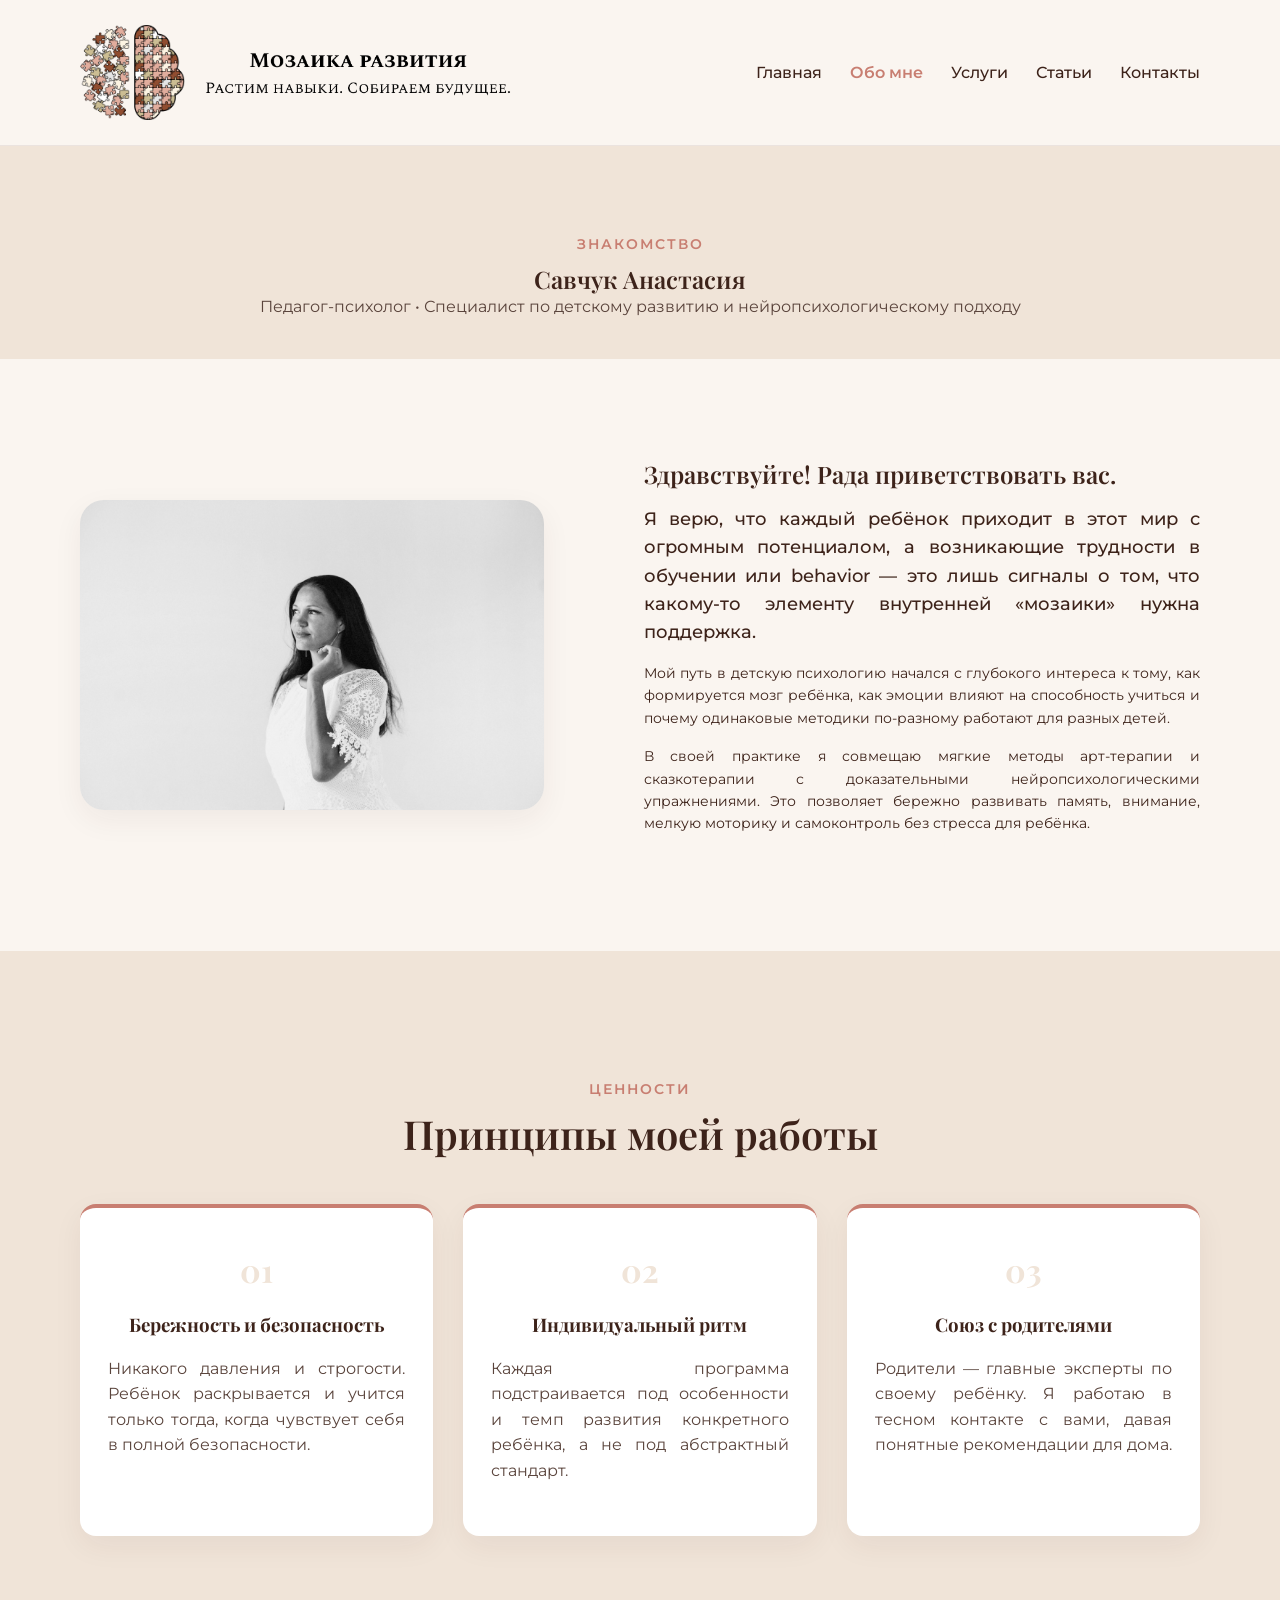
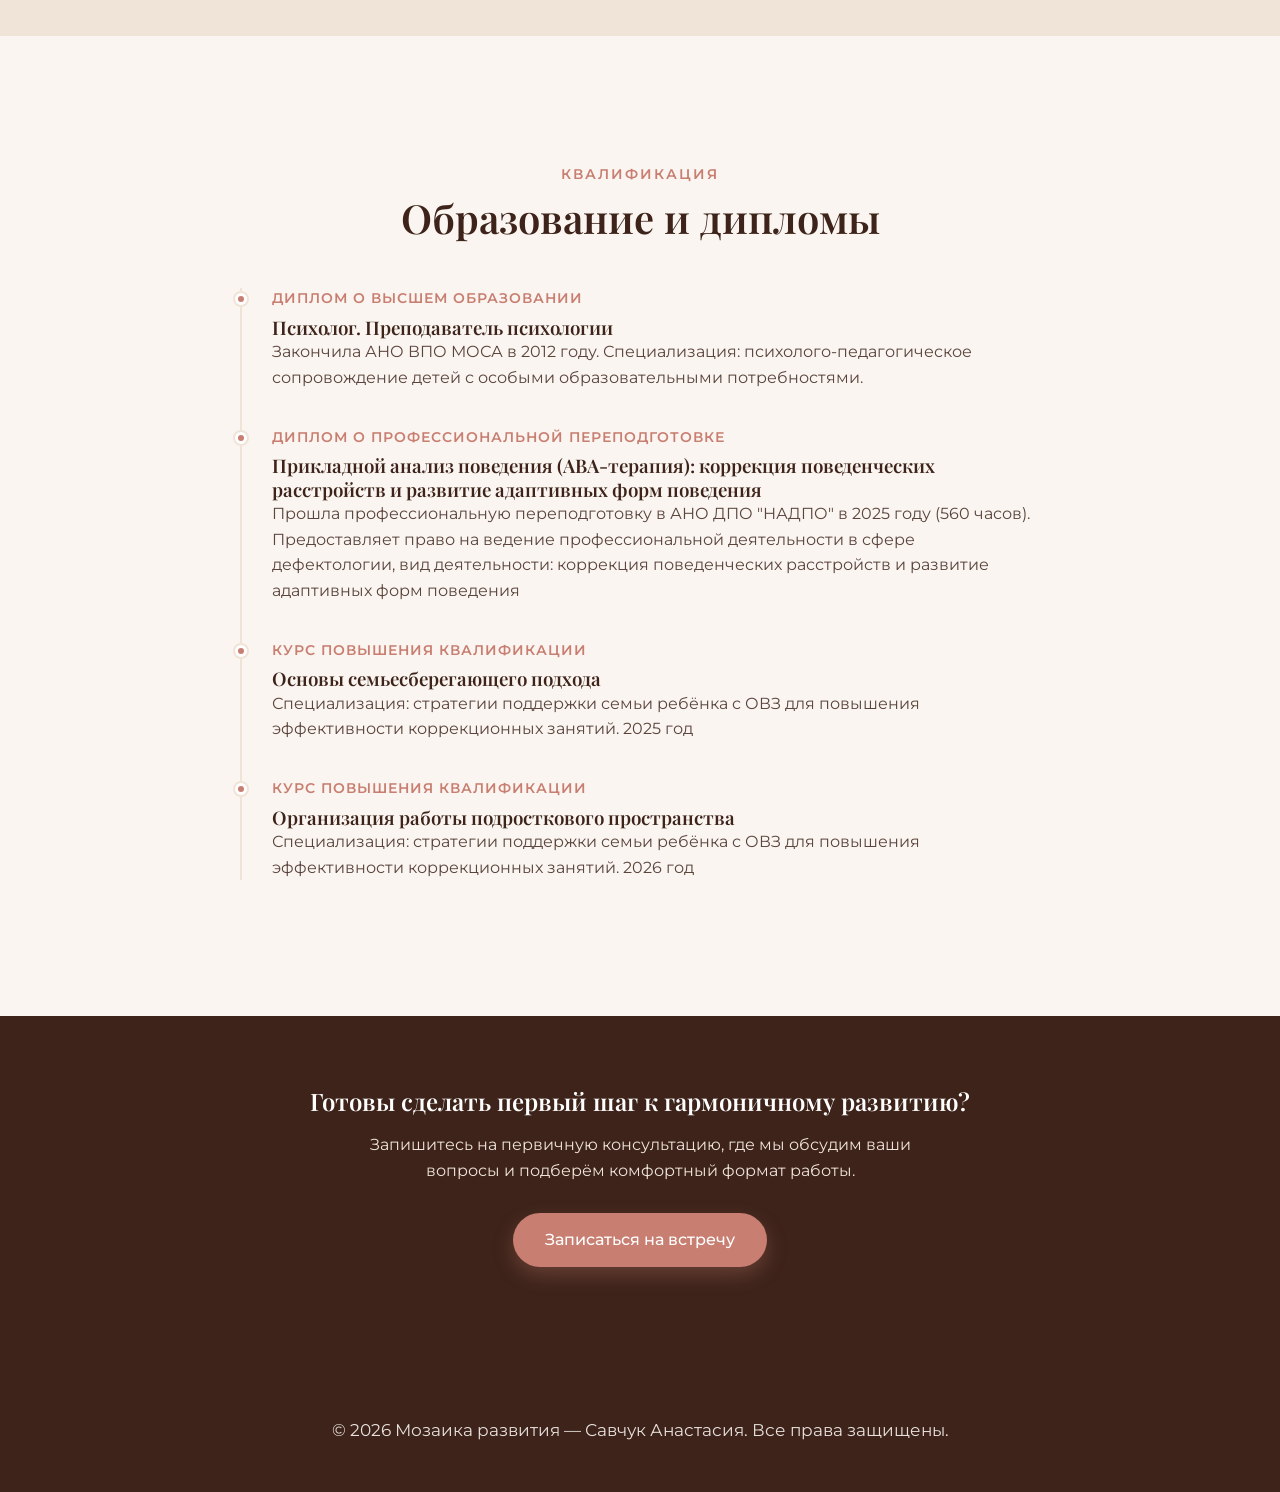
==== about.html @ 4eda6f0a "First commit" ====
<!DOCTYPE html>
<html lang="ru">
<head>
    <meta charset="UTF-8">
    <meta name="viewport" content="width=device-width, initial-scale=1.0">
    <title>Обо мне — Мозаика развития | Савчук Анастасия</title>
    <link rel="stylesheet" href="style.css">
    <link rel="preconnect" href="https://fonts.googleapis.com">
    <link rel="preconnect" href="https://fonts.gstatic.com" crossorigin>
    <link href="https://fonts.googleapis.com/css2?family=Montserrat:wght@300;400;500;600;700&family=Playfair+Display:ital,wght@0,600;0,700;1,400&display=swap" rel="stylesheet">
</head>
<body>

    <!-- Шапка сайта -->
    <header class="header">
        <div class="container header-inner">
            <a href="index.html" class="brand">
                <img src="only_brain_from_logo.png" alt="Логотип" class="brand-logo">
                <img src="text_from_logo.png" alt="Мозаика развития" class="brand-text">
            </a>

            <!-- Кнопка мобильного меню -->
            <button class="burger-btn" aria-label="Открыть меню" id="burgerBtn">
                <span></span><span></span><span></span>
            </button>

            <!-- Навигация -->
            <nav class="nav-menu" id="navMenu">
                <a href="index.html">Главная</a>
                <a href="about.html" class="active">Обо мне</a>
                <a href="services.html">Услуги</a>
                <a href="articles.html">Статьи</a>
                <a href="contacts.html">Контакты</a>
            </nav>

            <!-- <a href="contacts.html#booking" class="btn btn-small header-btn">Записаться</a> -->
        </div>
    </header>

    <main class="page-main">
        <!-- Заголовочный блок -->
        <section class="page-hero">
            <div class="container text-center">
                <span class="section-subtitle">Знакомство</span>
                <h1>Савчук Анастасия</h1>
                <p class="subtitle">Педагог-психолог • Специалист по детскому развитию и нейропсихологическому подходу</p>
            </div>
        </section>

        <!-- Подробная история и подход -->
        <section class="about-detail">
            <div class="container">
                <div class="about-grid">
                    <div class="about-portrait-box">
                        <img src="portrait.jpg" alt="Савчук Анастасия" class="about-main-img">
                    </div>

                    <div class="about-story">
                        <h2>Здравствуйте! Рада приветствовать вас.</h2>
                        <p class="lead-text">
                            Я верю, что каждый ребёнок приходит в этот мир с огромным потенциалом, а возникающие трудности в обучении или behavior — это лишь сигналы о том, что какому-то элементу внутренней «мозаики» нужна поддержка.
                        </p>
                        <p class="lead-text-mini">
                            Мой путь в детскую психологию начался с глубокого интереса к тому, как формируется мозг ребёнка, как эмоции влияют на способность учиться и почему одинаковые методики по-разному работают для разных детей.
                        </p>
                        <p class="lead-text-mini">
                            В своей практике я совмещаю мягкие методы арт-терапии и сказкотерапии с доказательными нейропсихологическими упражнениями. Это позволяет бережно развивать память, внимание, мелкую моторику и самоконтроль без стресса для ребёнка.
                        </p>
                    </div>
                </div>
            </div>
        </section>

        <!-- Принципы работы -->
        <section class="principles-section">
            <div class="container">
                <div class="section-header text-center">
                    <span class="section-subtitle">Ценности</span>
                    <h2 class="section-title">Принципы моей работы</h2>
                </div>

                <div class="principles-grid">
                    <div class="principle-card">
                        <div class="principle-num">01</div>
                        <h3 class="principle-card-text-h3">Бережность и безопасность</h3>
                        <p class="principle-card-text-p">Никакого давления и строгости. Ребёнок раскрывается и учится только тогда, когда чувствует себя в полной безопасности.</p>
                    </div>

                    <div class="principle-card">
                        <div class="principle-num">02</div>
                        <h3 class="principle-card-text-h3">Индивидуальный ритм</h3>
                        <p class="principle-card-text-p">Каждая программа подстраивается под особенности и темп развития конкретного ребёнка, а не под абстрактный стандарт.</p>
                    </div>

                    <div class="principle-card">
                        <div class="principle-num">03</div>
                        <h3 class="principle-card-text-h3">Союз с родителями</h3>
                        <p class="principle-card-text-p">Родители — главные эксперты по своему ребёнку. Я работаю в тесном контакте с вами, давая понятные рекомендации для дома.</p>
                    </div>
                </div>
            </div>
        </section>

        <!-- Образование и дипломы -->
        <section class="education-section">
            <div class="container">
                <div class="section-header text-center">
                    <span class="section-subtitle">Квалификация</span>
                    <h2 class="section-title">Образование и дипломы</h2>
                </div>

                <div class="education-timeline">
                    <div class="timeline-item">
                        <div class="timeline-year">Диплом о высшем образовании</div>
                        <div class="timeline-content">
                            <h3>Психолог. Преподаватель психологии</h3>
                            <p>Закончила АНО ВПО МОСА в 2012 году. Специализация: психолого-педагогическое сопровождение детей с особыми образовательными потребностями.</p>
                        </div>
                    </div>

                    <div class="timeline-item">
                        <div class="timeline-year">Диплом о профессиональной переподготовке</div>
                        <div class="timeline-content">
                            <h3>Прикладной анализ поведения (АВА-терапия): коррекция поведенческих расстройств и развитие адаптивных форм поведения</h3>
                            <p>Прошла профессиональную переподготовку в АНО ДПО "НАДПО" в 2025 году (560 часов). 
                                Предоставляет право на ведение профессиональной деятельности в сфере дефектологии, вид деятельности: коррекция поведенческих расстройств и развитие адаптивных форм поведения
                            </p>
                        </div>
                    </div>

                    <div class="timeline-item">
                        <div class="timeline-year">Курс повышения квалификации</div>
                        <div class="timeline-content">
                            <h3>Основы семьесберегающего подхода</h3>
                            <p>Специализация: стратегии поддержки семьи ребёнка с ОВЗ для повышения эффективности коррекционных занятий. 2025 год</p>
                        </div>
                    </div>

                    <div class="timeline-item">
                        <div class="timeline-year">Курс повышения квалификации</div>
                        <div class="timeline-content">
                            <h3>Организация работы подросткового пространства</h3>
                            <p>Специализация: стратегии поддержки семьи ребёнка с ОВЗ для повышения эффективности коррекционных занятий. 2026 год</p>
                        </div>
                    </div>
                </div>
            </div>
        </section>

        <!-- Блок призыва к действию -->
        <section class="cta-section">
            <div class="container text-center">
                <h2>Готовы сделать первый шаг к гармоничному развитию?</h2>
                <p>Запишитесь на первичную консультацию, где мы обсудим ваши вопросы и подберём комфортный формат работы.</p>
                <a href="contacts.html#booking" class="btn btn-primary">Записаться на встречу</a>
            </div>
        </section>
    </main>

    <!-- Подвал -->
    <footer class="footer">
        <div class="container footer-inner text-center">
            <p>© 2026 Мозаика развития — Савчук Анастасия. Все права защищены.</p>
        </div>
    </footer>

    <script src="script.js"></script>
</body>
</html>
---- style.css ----
/* ==========================================================================
   1. ПЕРЕМЕННЫЕ И ДИЗАЙН-СИСТЕМА (ИЗМЕНЯЙТЕ ДИЗАЙН ЗДЕСЬ)
   ========================================================================== */
:root {
    /* 🎨 Цветовая палитра */
    --clr-bg-main: #FAF5F0;          /* Основной фон сайта */
    --clr-bg-card: #FFFFFF;          /* Фон карточек и форм */
    --clr-bg-soft: #F0E4D8;          /* Мягкий бежевый фоновый цвет секций */
    --clr-text-title: #3D231A;       /* Цвет заголовков */
    --clr-text-main: #5A443C;        /* Цвет основного текста */
    --clr-text-muted: #8C736A;       /* Цвет второстепенного текста / дат */
    --clr-accent: #C87E71;          /* Основной акцентный цвет (кнопки, ссылки) */
    --clr-accent-hover: #B0675B;    /* Цвет акцента при наведении */
    --clr-border: rgba(61, 35, 26, 0.08); /* Цвет тонких рамок */

    /* ✍️ Типографика */
    --font-main: 'Montserrat', -apple-system, BlinkMacSystemFont, 'Segoe UI', Roboto, sans-serif;
    --font-title: 'Playfair Display', Georgia, serif;

    /* 📐 Размеры и Скругления */
    --radius-lg: 24px;
    --radius-md: 16px;
    --radius-btn: 50px;
    
    /* 🌫️ Тени */
    --shadow-soft: 0 10px 30px rgba(61, 35, 26, 0.06);
    --shadow-hover: 0 18px 36px rgba(61, 35, 26, 0.12);

    /* 📏 Отступы секций */
    --section-padding: 100px;
    --container-width: 1160px;
}

/* ==========================================================================
   2. СБРОС СТИЛЕЙ И БАЗОВЫЕ НАСТРОЙКИ
   ========================================================================== */
*, *::before, *::after {
    margin: 0;
    padding: 0;
    box-sizing: border-box;
    -webkit-tap-highlight-color: transparent;
}

html {
    scroll-behavior: smooth;
    font-size: 16px;
    -webkit-text-size-adjust: 100%;
}

body {
    font-family: var(--font-main);
    background-color: var(--clr-bg-main);
    color: var(--clr-text-main);
    line-height: 1.6;
    overflow-x: hidden;
    -webkit-font-smoothing: antialiased;
    -moz-osx-font-smoothing: grayscale;
}

img {
    max-width: 100%;
    height: auto;
    display: block;
}

h1, h2, h3 {
    font-family: var(--font-title);
    color: var(--clr-text-title);
    font-weight: 600;
    line-height: 1.25;
}

.container {
    width: 100%;
    max-width: var(--container-width);
    margin: 0 auto;
    padding: 0 20px;
}

.text-center { text-align: center; }

/* ==========================================================================
   3. ШАПКА И НАВИГАЦИЯ (HEADER & NAV)
   ========================================================================== */
.header {
    background: rgba(250, 245, 240, 0.92);
    -webkit-backdrop-filter: blur(12px);
    backdrop-filter: blur(12px);
    padding: 20px 0;
    position: sticky;
    top: 0;
    z-index: 1000;
    border-bottom: 1px solid var(--clr-border);
    transition: padding 0.3s ease;
}

.header-inner {
    display: flex;
    justify-content: space-between;
    align-items: center;
    gap: 20px;
}

.brand {
    display: flex;
    align-items: center;
    gap: 20px;
    text-decoration: none;
    flex-shrink: 0;
}

.brand-logo {
    height: 105px;
    width: auto;
    object-fit: contain;
    transition: height 0.3s ease;
}

.brand-text {
    height: 55px;
    width: auto;
    object-fit: contain;
    transition: height 0.3s ease;
}

.nav-menu {
    display: flex;
    gap: 28px;
    align-items: center;
}

.nav-menu a {
    text-decoration: none;
    color: var(--clr-text-title);
    font-weight: 500;
    font-size: 1rem;
    transition: color 0.25s ease;
    white-space: nowrap;
}

.nav-menu a:hover,
.nav-menu a.active {
    color: var(--clr-accent);
}

.nav-menu a.active { font-weight: 600; }

/* Бургер-меню */
.burger-btn {
    display: none;
    flex-direction: column;
    justify-content: space-between;
    width: 30px;
    height: 20px;
    background: transparent;
    border: none;
    cursor: pointer;
    z-index: 1100;
}

.burger-btn span {
    width: 100%;
    height: 2px;
    background-color: var(--clr-text-title);
    transition: all 0.3s ease;
}

.burger-btn.active span:nth-child(1) { transform: translateY(9px) rotate(45deg); }
.burger-btn.active span:nth-child(2) { opacity: 0; }
.burger-btn.active span:nth-child(3) { transform: translateY(-9px) rotate(-45deg); }

/* ==========================================================================
   4. КНОПКИ (BUTTONS)
   ========================================================================== */
.btn {
    display: inline-flex;
    align-items: center;
    justify-content: center;
    padding: 14px 32px;
    border-radius: var(--radius-btn);
    font-weight: 500;
    text-decoration: none;
    transition: all 0.3s cubic-bezier(0.25, 1, 0.5, 1);
    cursor: pointer;
    font-size: 1rem;
    border: none;
    outline: none;
    text-align: center;
}

.btn-primary {
    background-color: var(--clr-accent);
    color: #FFFFFF;
    box-shadow: 0 8px 20px rgba(200, 126, 113, 0.3);
}

.btn-primary:hover {
    background-color: var(--clr-accent-hover);
    transform: translateY(-2px);
    box-shadow: 0 12px 25px rgba(200, 126, 113, 0.4);
}

.btn-outline {
    background-color: transparent;
    color: var(--clr-text-title);
    border: 1.5px solid var(--clr-text-title);
}

.btn-outline:hover {
    background-color: var(--clr-text-title);
    color: #FFFFFF;
    transform: translateY(-2px);
}

.btn-small {
    padding: 10px 22px;
    font-size: 0.9rem;
    background-color: var(--clr-text-title);
    color: #FFFFFF;
}

.btn-small:hover { background-color: var(--clr-accent); }
.btn-block { width: 100%; }

/* ==========================================================================
   5. ГЛАВНЫЙ ЭКРАН (HERO)
   ========================================================================== */
.hero {
    position: relative;
    padding: 120px 0 100px;
    background-image: url('cover.png');
    background-size: cover;
    background-position: center;
    color: var(--clr-text-title);
    display: flex;
    align-items: center;
}

.hero-overlay {
    position: absolute;
    inset: 0;
    background: linear-gradient(135deg, rgba(250, 245, 240, 0.94) 0%, rgba(250, 245, 240, 0.86) 100%);
}

.hero-content {
    position: relative;
    z-index: 2;
    max-width: 820px;
    margin: 0 auto;
    text-align: center;
}

.hero-badge {
    display: inline-block;
    padding: 6px 18px;
    background-color: var(--clr-bg-soft);
    color: var(--clr-text-title);
    border-radius: 30px;
    font-size: 0.9rem;
    font-weight: 500;
    margin-bottom: 20px;
    letter-spacing: 0.5px;
}

.hero h1 {
    font-size: 3.4rem;
    margin-bottom: 20px;
}

.hero .subtitle {
    font-size: 1.2rem;
    margin-bottom: 36px;
    color: var(--clr-text-main);
    max-width: 650px;
    margin-left: auto;
    margin-right: auto;
}

.hero-action {
    display: flex;
    gap: 16px;
    justify-content: center;
    flex-wrap: wrap;
}

.page-hero {
    padding: 60px 0 40px;
    background-color: var(--clr-bg-soft);
}

/* ==========================================================================
   6. ИНФОРМАЦИОННЫЕ БЛОКИ (ABOUT, SERVICES, PRINCIPLES, ETC.)
   ========================================================================== */
.about, .services, .about-detail, .principles-section, .education-section, .faq-section, .contacts-section {
    padding: var(--section-padding) 0;
}

.services, .principles-section {
    background-color: var(--clr-bg-soft);
}

/* О нас */
.about-inner, .about-grid, .contacts-grid {
    display: grid;
    grid-template-columns: 1fr 1.2fr;
    gap: 100px;
    align-items: center;
}

.photo-frame, .about-main-img {
    position: relative;
    border-radius: var(--radius-lg);
    overflow: hidden;
    box-shadow: var(--shadow-soft);
}

.photo-frame img {
    width: 100%;
    height: auto;
    object-fit: cover;
}

.section-title {
    font-size: 2.5rem;
    margin-bottom: 45px;
}

.section-subtitle {
    display: block;
    font-size: 0.85rem;
    text-transform: uppercase;
    letter-spacing: 2px;
    color: var(--clr-accent);
    font-weight: 600;
    margin-top: 28px;
    margin-bottom: 8px;
}

.lead-text {
    font-size: 1.1rem;
    font-weight: 500;
    margin-bottom: 16px;
    margin-top: 16px;
    text-align: justify;
    color: var(--clr-text-title);
}

.lead-text-mini {
    font-size: 0.875rem;
    font-weight: 400;
    margin-bottom: 16px;
    margin-top: 16px;
    text-align: justify;
    color: var(--clr-text-title);
}

.about-stats {
    display: grid;
    grid-template-columns: repeat(auto-fit, minmax(180px, 1fr));
    gap: 20px;
    margin-top: 28px;
    padding-top: 24px;
    border-top: 1px solid var(--clr-bg-soft);
}

.stat-num {
    display: block;
    font-size: 1.15rem;
    font-weight: 600;
    color: var(--clr-accent);
}

.stat-label {
    font-size: 0.88rem;
    color: var(--clr-text-main);
}

/* Услуги */
.services-grid {
    display: grid;
    grid-template-columns: repeat(auto-fit, minmax(250px, 1fr));
    gap: 24px;
}

.service-card {
    background: var(--clr-bg-card);
    padding: 36px 26px;
    border-radius: var(--radius-md);
    box-shadow: var(--shadow-soft);
    transition: transform 0.3s ease, box-shadow 0.3s ease;
    border: 1px solid var(--clr-border);
}

.service-card:hover {
    transform: translateY(-6px);
    box-shadow: var(--shadow-hover);
}

.service-icon-box {
    width: 56px;
    height: 56px;
    background-color: var(--clr-bg-main);
    border-radius: 50%;
    display: flex;
    align-items: center;
    justify-content: center;
    margin: 0 auto 20px;   /* ← auto по бокам центрирует сам круг */
    color: var(--clr-accent);
}

/* Принципы */
.principles-grid {
    display: grid;
    grid-template-columns: repeat(3, 1fr);
    gap: 30px;
    margin-top: 40px;
}

.principle-card {
    background: var(--clr-bg-card);
    padding: 36px 28px;
    border-radius: var(--radius-md);
    box-shadow: var(--shadow-soft);
    border-top: 4px solid var(--clr-accent);
}

.principle-num {
    font-family: var(--font-title);
    font-size: 2rem;
    font-weight: 700;
    text-align: center;
    color: var(--clr-bg-soft);
    margin-bottom: 12px;
}

.principle-card-text-h3 {
    display: block;
    font-size: 1.17em;        /* ≈ 18.7px, если базовый 16px */
    font-weight: bold;        /* жирный */
    margin-top: 1em;          /* отступ сверху = 1 размер шрифта */
    margin-bottom: 1em;       /* отступ снизу */
    margin-left: 0;
    margin-right: 0;
    text-align: center;
    hyphens: auto;              /* включает автоматические переносы */
    -webkit-hyphens: auto;      /* для Safari */
    -ms-hyphens: auto;          /* для старых Edge/IE */
    overflow-wrap: break-word;
}

.principle-card-text-p {
    display: block;
    margin-top: 1em;      /* отступ сверху = 1 размер шрифта */
    margin-bottom: 1em;   /* отступ снизу */
    margin-left: 0;
    margin-right: 0;
    text-align: justify;
    hyphens: auto;              /* включает автоматические переносы */
    -webkit-hyphens: auto;      /* для Safari */
    -ms-hyphens: auto;          /* для старых Edge/IE */
    overflow-wrap: break-word;
}

/* Образование (Timeline) */
.education-timeline {
    max-width: 800px;
    margin: 40px auto 0;
    border-left: 2px solid var(--clr-bg-soft);
    padding-left: 30px;
}

.timeline-item {
    position: relative;
    margin-bottom: 36px;
}

.timeline-item::before {
    content: '';
    position: absolute;
    left: -37px;
    top: 5px;
    width: 12px;
    height: 12px;
    border-radius: 50%;
    background-color: var(--clr-accent);
    border: 3px solid #FFFFFF;
    box-shadow: 0 0 0 2px var(--clr-bg-soft);
}

.timeline-year {
    font-size: 0.85rem;
    font-weight: 600;
    text-transform: uppercase;
    letter-spacing: 1px;
    color: var(--clr-accent);
    margin-bottom: 6px;
}

/* Опыт (Плашка) */
.experience-badge {
    position: absolute;
    bottom: -20px;
    right: -20px;
    background-color: var(--clr-accent);
    color: #FFFFFF;
    padding: 20px 24px;
    border-radius: var(--radius-md);
    box-shadow: var(--shadow-hover);
    display: flex;
    align-items: center;
    gap: 12px;
    max-width: 220px;
}

.experience-badge .number {
    font-family: var(--font-title);
    font-size: 2.5rem;
    font-weight: 700;
    line-height: 1;
}

/* ==========================================================================
   7. СТАТЬИ И FAQ (ARTICLES & ACCORDION)
   ========================================================================== */
.filter-tabs {
    display: flex;
    justify-content: center;
    gap: 12px;
    margin-bottom: 40px;
    flex-wrap: wrap;
}

.filter-btn {
    padding: 10px 22px;
    border-radius: var(--radius-btn);
    border: 1px solid var(--clr-bg-soft);
    background-color: var(--clr-bg-card);
    color: var(--clr-text-main);
    cursor: pointer;
    font-size: 0.95rem;
    transition: all 0.25s ease;
}

.filter-btn.active, .filter-btn:hover {
    background-color: var(--clr-accent);
    color: #FFFFFF;
    border-color: var(--clr-accent);
}

.article-card {
    background: var(--clr-bg-card);
    border-radius: var(--radius-md);
    padding: 28px;
    box-shadow: var(--shadow-soft);
    border: 1px solid var(--clr-border);
    transition: transform 0.3s ease, box-shadow 0.3s ease;
}

.article-card:hover {
    transform: translateY(-5px);
    box-shadow: var(--shadow-hover);
}

.article-badge {
    display: inline-block;
    padding: 4px 12px;
    background-color: var(--clr-bg-soft);
    color: var(--clr-text-title);
    font-size: 0.8rem;
    border-radius: 12px;
    margin-bottom: 12px;
    font-weight: 500;
}

.article-date {
    display: block;
    font-size: 0.82rem;
    color: var(--clr-text-muted);
    margin-bottom: 10px;
}

.article-lead {
    display: block;
    font-size: 1.17em;        /* ≈ 18.7px, если базовый 16px */
    font-weight: medium ;        
    margin-top: 1em;          /* отступ сверху = 1 размер шрифта */
    margin-bottom: 1em;       /* отступ снизу */
    margin-left: 0;
    margin-right: 0;
    text-align: justify;
    hyphens: auto;              /* включает автоматические переносы */
    -webkit-hyphens: auto;      /* для Safari */
    -ms-hyphens: auto;          /* для старых Edge/IE */
    overflow-wrap: break-word;
}

.article-h2 {
    display: block;
    font-size: 2em;        /* ≈ 18.7px, если базовый 16px */
    font-weight: bold ;        
    margin-top: 1em;          /* отступ сверху = 1 размер шрифта */
    margin-bottom: 1em;       /* отступ снизу */
    margin-left: 0;
    margin-right: 0;
    text-align: justify;
}

.author-info {
    margin-bottom: 40px;
}

.card-link {
    color: var(--clr-accent);
    text-decoration: none;
    font-weight: 600;
}

.card-link:hover { text-decoration: underline; }

/* Аккордеон */
.accordion {
    max-width: 760px;
    margin: 0 auto;
}

.accordion-item {
    border-bottom: 1px solid var(--clr-bg-soft);
}

.accordion-header {
    width: 100%;
    padding: 20px 0;
    background: none;
    border: none;
    text-align: left;
    font-size: 1.15rem;
    font-family: var(--font-title);
    color: var(--clr-text-title);
    cursor: pointer;
    display: flex;
    justify-content: space-between;
    align-items: center;
}

.accordion-content {
    max-height: 0;
    overflow: hidden;
    transition: max-height 0.35s ease, padding 0.35s ease;
}

.accordion-item.active .accordion-content {
    max-height: 200px;
    padding-bottom: 20px;
}

/* ==========================================================================
   8. ФОРМЫ И КОНТАКТЫ (FORMS & CONTACTS)
   ========================================================================== */
.contact-card-box, .booking-form-box {
    background: var(--clr-bg-card);
    padding: 40px;
    border-radius: var(--radius-lg);
    box-shadow: var(--shadow-soft);
    border: 1px solid var(--clr-border);
}

.form-group { margin-bottom: 20px; }

.form-group label {
    display: block;
    font-size: 0.9rem;
    font-weight: 500;
    margin-bottom: 8px;
    color: var(--clr-text-title);
}

.form-group input, .form-group select, .form-group textarea {
    width: 100%;
    padding: 12px 16px;
    border-radius: var(--radius-md);
    border: 1.5px solid var(--clr-bg-soft);
    background-color: var(--clr-bg-main);
    font-family: inherit;
    font-size: 0.95rem;
    color: var(--clr-text-main);
    outline: none;
    transition: border-color 0.25s;
}

.form-group input:focus, .form-group select:focus, .form-group textarea:focus {
    border-color: var(--clr-accent);
}

.step-num {
    text-align: center;
    margin-top: 16px;      /* расстояние сверху */
    margin-bottom: 16px;   /* расстояние снизу */
}

.info-note{
    margin-top: 22px;
}

.contact-detail-item{
    margin-top: 22px;
}

/* ==========================================================================
   9. ПОДВАЛ И CTA (FOOTER & CALL TO ACTION)
   ========================================================================== */
.cta-section {
    padding: 70px 0;
    background-color: var(--clr-text-title);
    color: #FFFFFF;
}

.cta-section h2 { color: #FFFFFF; margin-bottom: 16px; }
.cta-section p { max-width: 600px; margin: 0 auto 30px; color: var(--clr-bg-soft); }

.footer {
    background-color: var(--clr-text-title);
    color: var(--clr-bg-main);
    padding: 80px 0 20px;
}

.footer-inner {
    text-align: center;
    max-width: 680px;
}

.footer h2 { color: #FFFFFF; font-size: 2.3rem; margin-bottom: 16px; }
.footer p { font-size: 1.05rem; opacity: 0.9; margin-bottom: 28px; }

.contact-links, .social-buttons {
    display: flex;
    justify-content: center;
    gap: 24px;
    margin-bottom: 28px;
    flex-wrap: wrap;
}

.contact-item {
    color: #FFFFFF;
    text-decoration: none;
    font-weight: 500;
    transition: color 0.2s;
}

.contact-item:hover { color: var(--clr-bg-soft); }

.social-btn {
    padding: 12px 28px;
    border-radius: var(--radius-btn);
    text-decoration: none;
    color: #FFFFFF;
    font-weight: 500;
    background-color: rgba(255, 255, 255, 0.12);
    transition: background 0.3s;
}

.social-btn:hover { background-color: var(--clr-accent); }

.copyright-bar {
    border-top: 1px solid rgba(255, 255, 255, 0.1);
    padding: 24px 0 10px;;
    text-align: center;
    font-size: 0.85rem;
    opacity: 0.65;
}

/* ==========================================================================
   10. АДАПТИВНОСТЬ (MEDIA QUERIES)
   ========================================================================== */

/* Планшеты (до 992px) */
@media (max-width: 992px) {
    :root { --section-padding: 80px; }
    
    .brand-logo { height: 85px; }
    .brand-text { height: 45px; }
    .hero h1 { font-size: 2.8rem; }
    .about-inner, .about-grid, .principles-grid {
        grid-template-columns: 1fr;
        gap: 36px;
    }
    .experience-badge {
        position: relative;
        bottom: 0; right: 0;
        margin: -30px 0 0 20px;
    }
}

/* Мобильные (до 768px) */
@media (max-width: 768px) {
    :root { --section-padding: 60px; }

    .header { padding: 12px 0; }
    .header-inner { flex-wrap: wrap; justify-content: space-between; }
    .brand { gap: 12px; }
    .brand-logo { height: 65px; }
    .brand-text { height: 35px; }

    .burger-btn { display: flex; }

    .nav-menu {
        position: fixed;
        top: 0;
        right: -100%;
        width: 80%;
        max-width: 300px;
        height: 100vh;
        background-color: var(--clr-bg-main);
        flex-direction: column;
        justify-content: center;
        gap: 24px;
        box-shadow: -10px 0 30px rgba(0,0,0,0.1);
        transition: right 0.35s ease;
        z-index: 1000;
    }

    .nav-menu.active { right: 0; }
    .header .btn-small { display: none; }

    .hero { padding: 70px 0 60px; }
    .hero h1 { font-size: 2.1rem; }
    .hero .subtitle { font-size: 1rem; margin-bottom: 28px; }
    .hero-action { flex-direction: column; width: 100%; max-width: 320px; }

    .btn { width: 100%; padding: 14px 20px; }

    .services-grid, .contacts-grid { grid-template-columns: 1fr; }
    .contact-links, .social-buttons { flex-direction: column; gap: 12px; }
    .contact-card-box, .booking-form-box { padding: 24px; }
}

/* Маленькие экраны (до 380px) */
@media (max-width: 380px) {
    .brand-logo { height: 52px; }
    .brand-text { height: 28px; }
    .hero h1 { font-size: 1.8rem; }
}
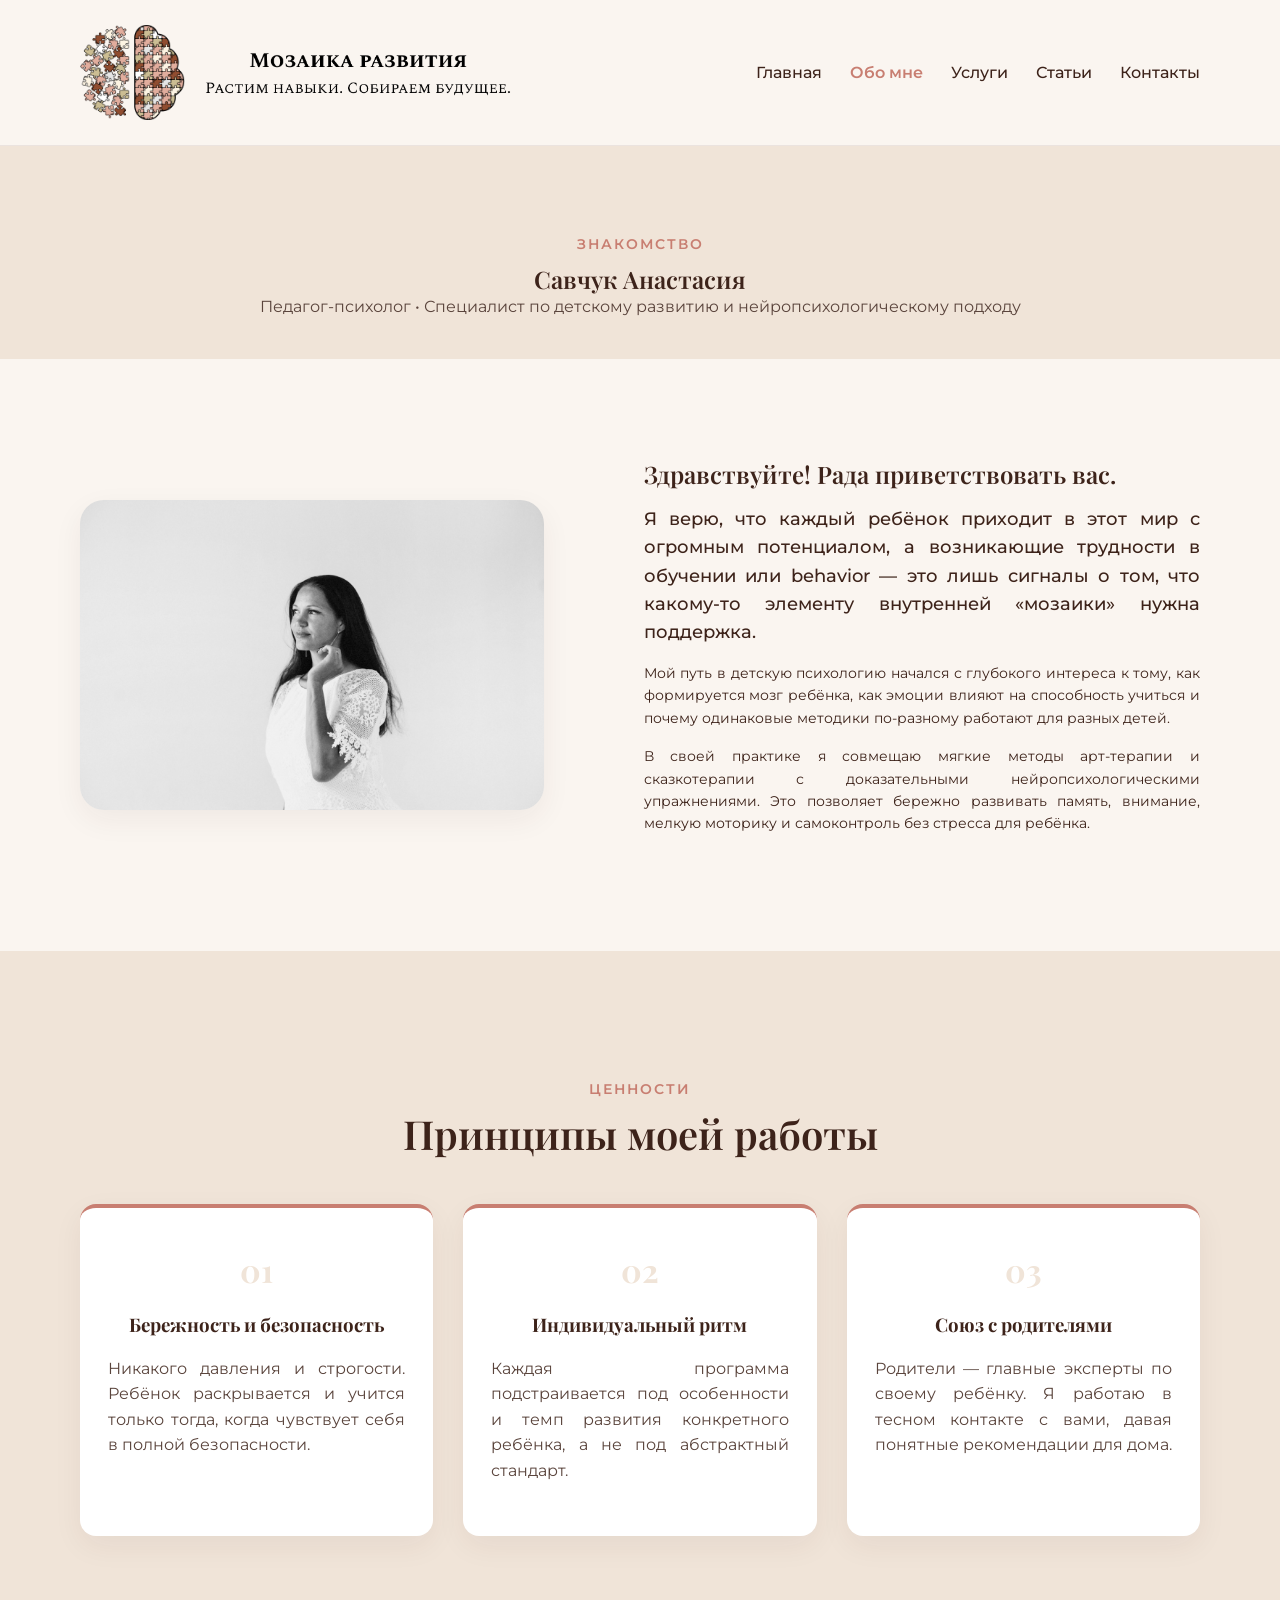
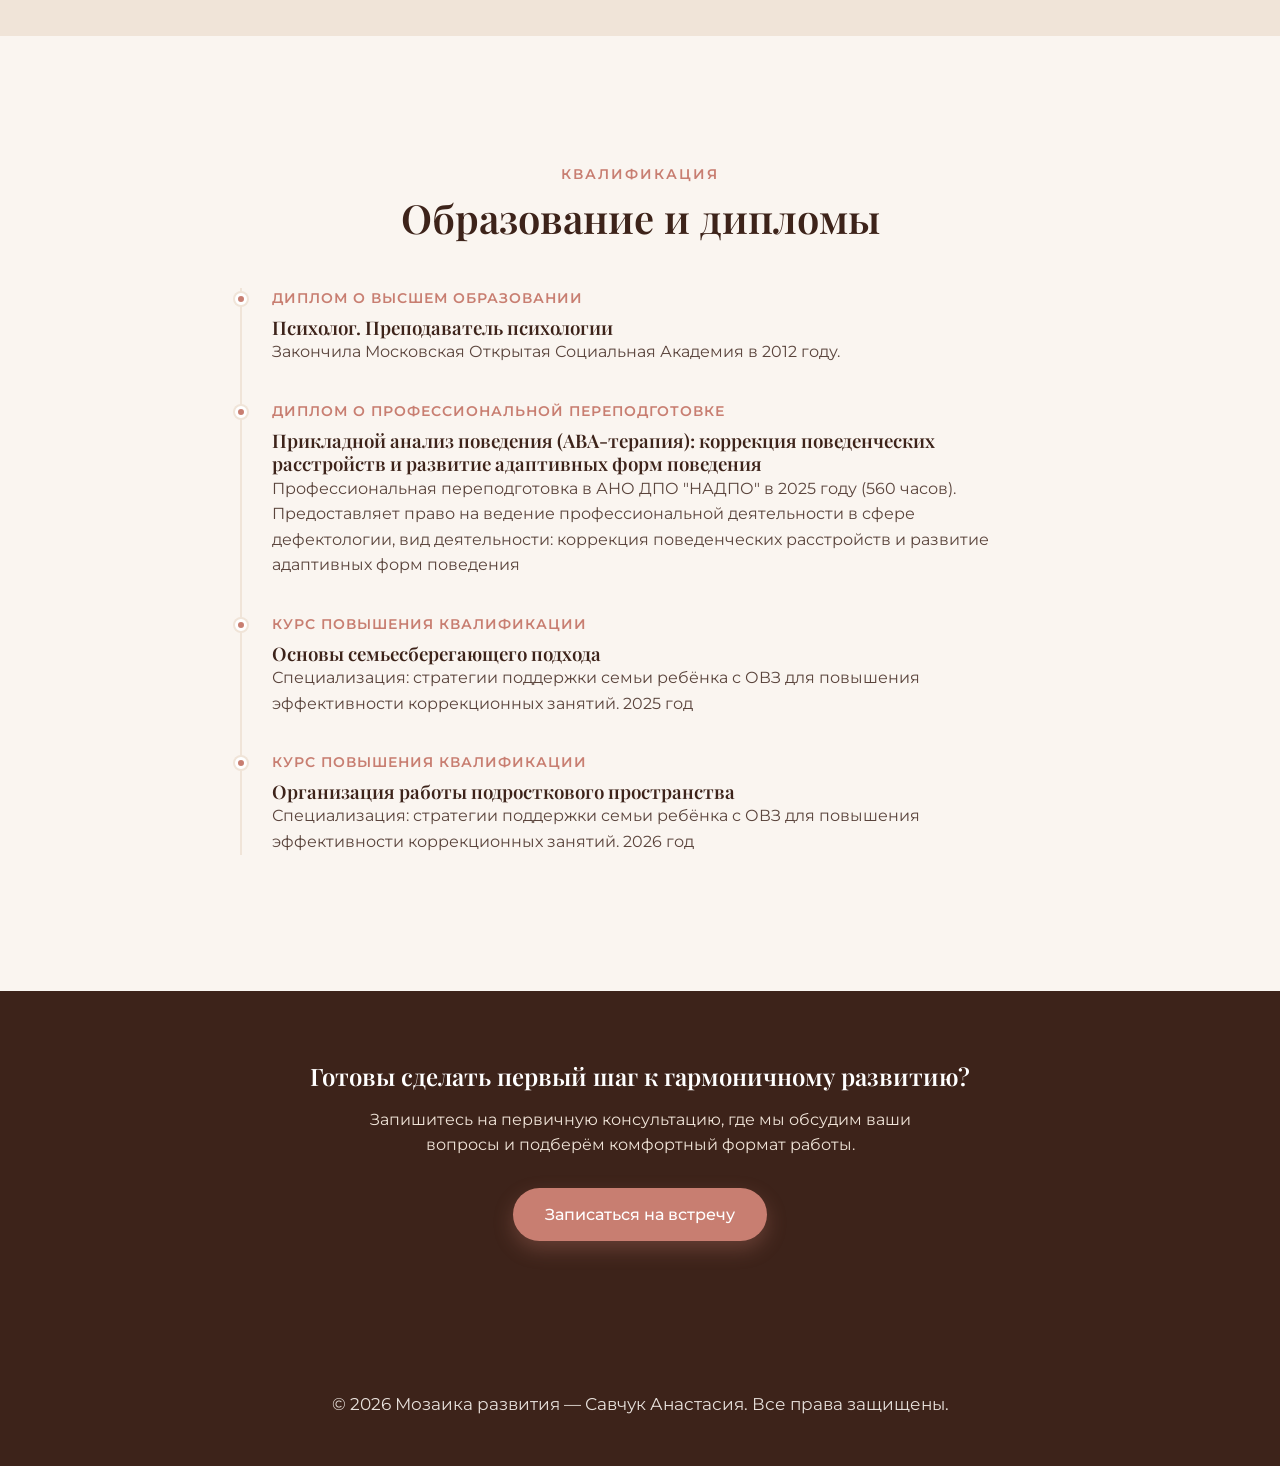
==== commit 129180d3: "Новый about.html" ====
--- a/about.html
+++ b/about.html
@@ -114,7 +114,7 @@
                         <div class="timeline-year">Диплом о высшем образовании</div>
                         <div class="timeline-content">
                             <h3>Психолог. Преподаватель психологии</h3>
-                            <p>Закончила АНО ВПО МОСА в 2012 году. Специализация: психолого-педагогическое сопровождение детей с особыми образовательными потребностями.</p>
+                            <p>Закончила Московская Открытая Социальная Академия в 2012 году.</p>
                         </div>
                     </div>
 
@@ -122,7 +122,7 @@
                         <div class="timeline-year">Диплом о профессиональной переподготовке</div>
                         <div class="timeline-content">
                             <h3>Прикладной анализ поведения (АВА-терапия): коррекция поведенческих расстройств и развитие адаптивных форм поведения</h3>
-                            <p>Прошла профессиональную переподготовку в АНО ДПО "НАДПО" в 2025 году (560 часов). 
+                            <p>Профессиональная переподготовка в АНО ДПО "НАДПО" в 2025 году (560 часов). 
                                 Предоставляет право на ведение профессиональной деятельности в сфере дефектологии, вид деятельности: коррекция поведенческих расстройств и развитие адаптивных форм поведения
                             </p>
                         </div>
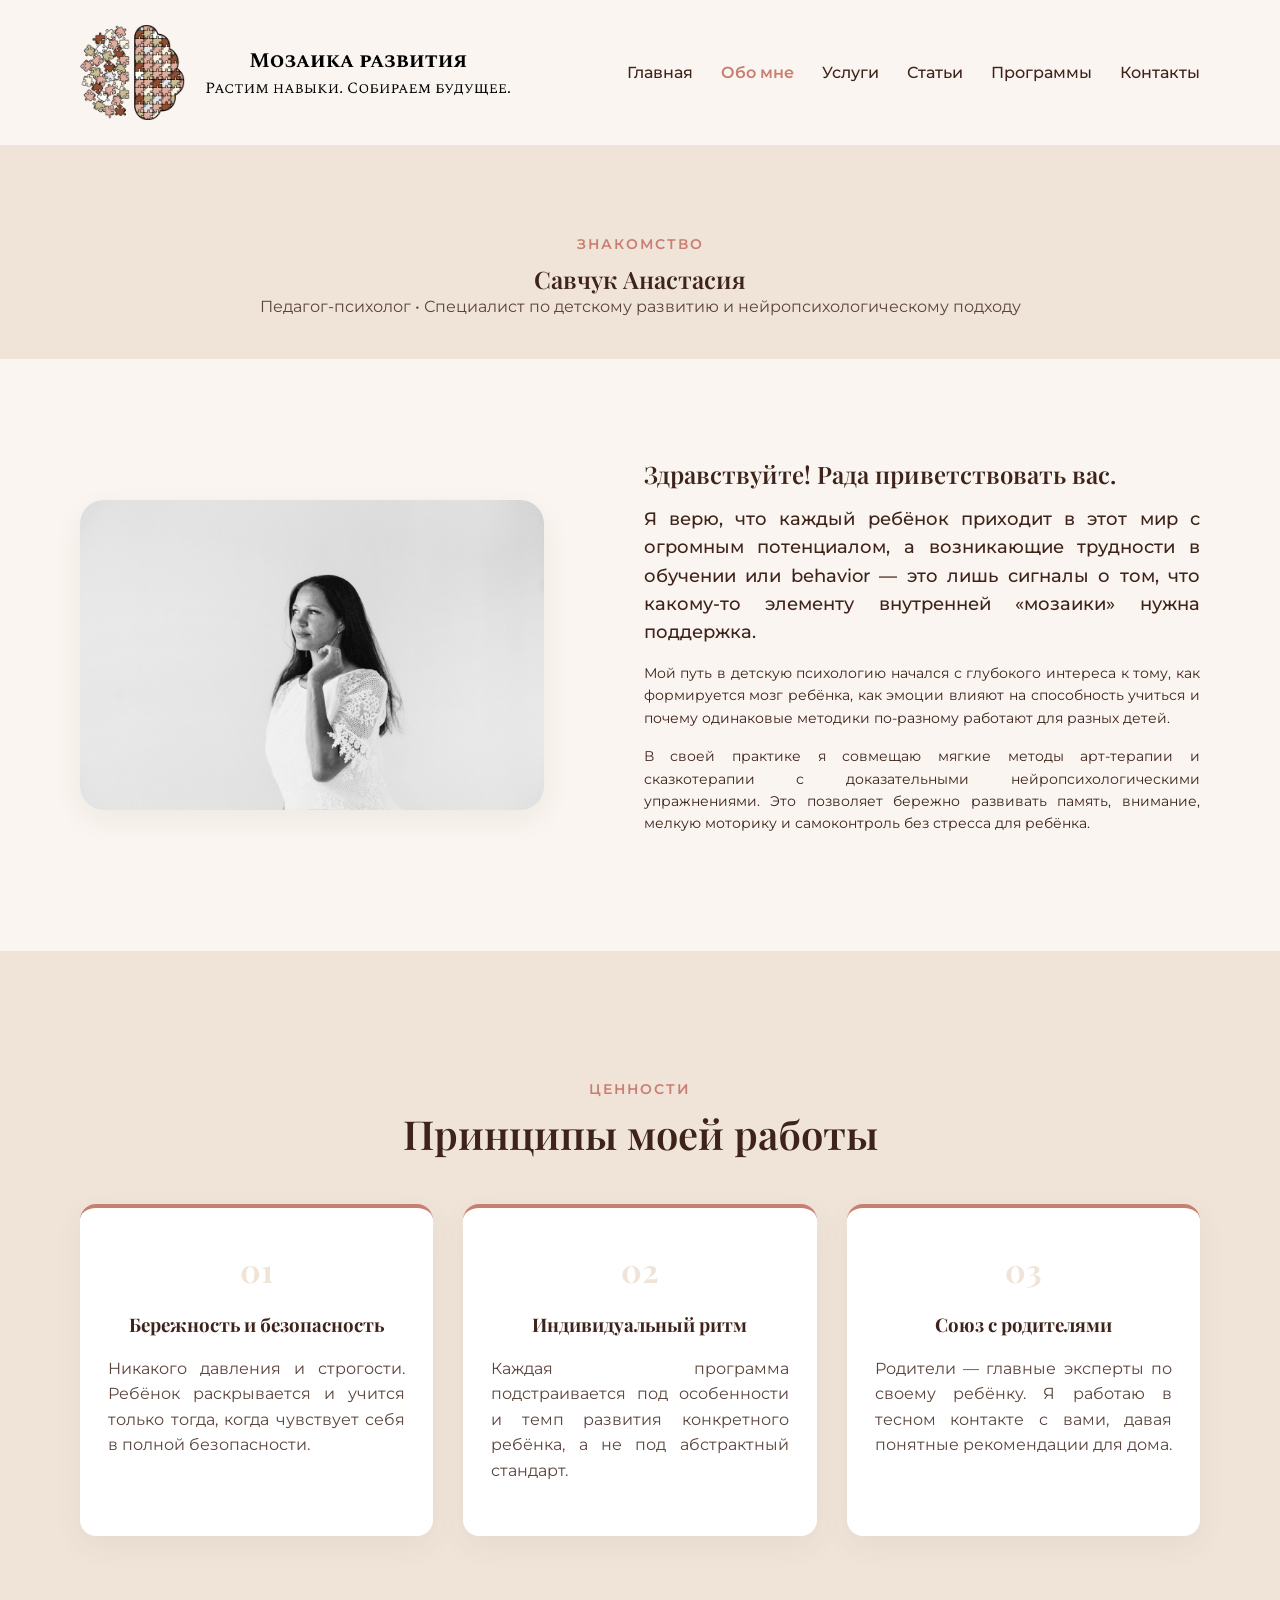
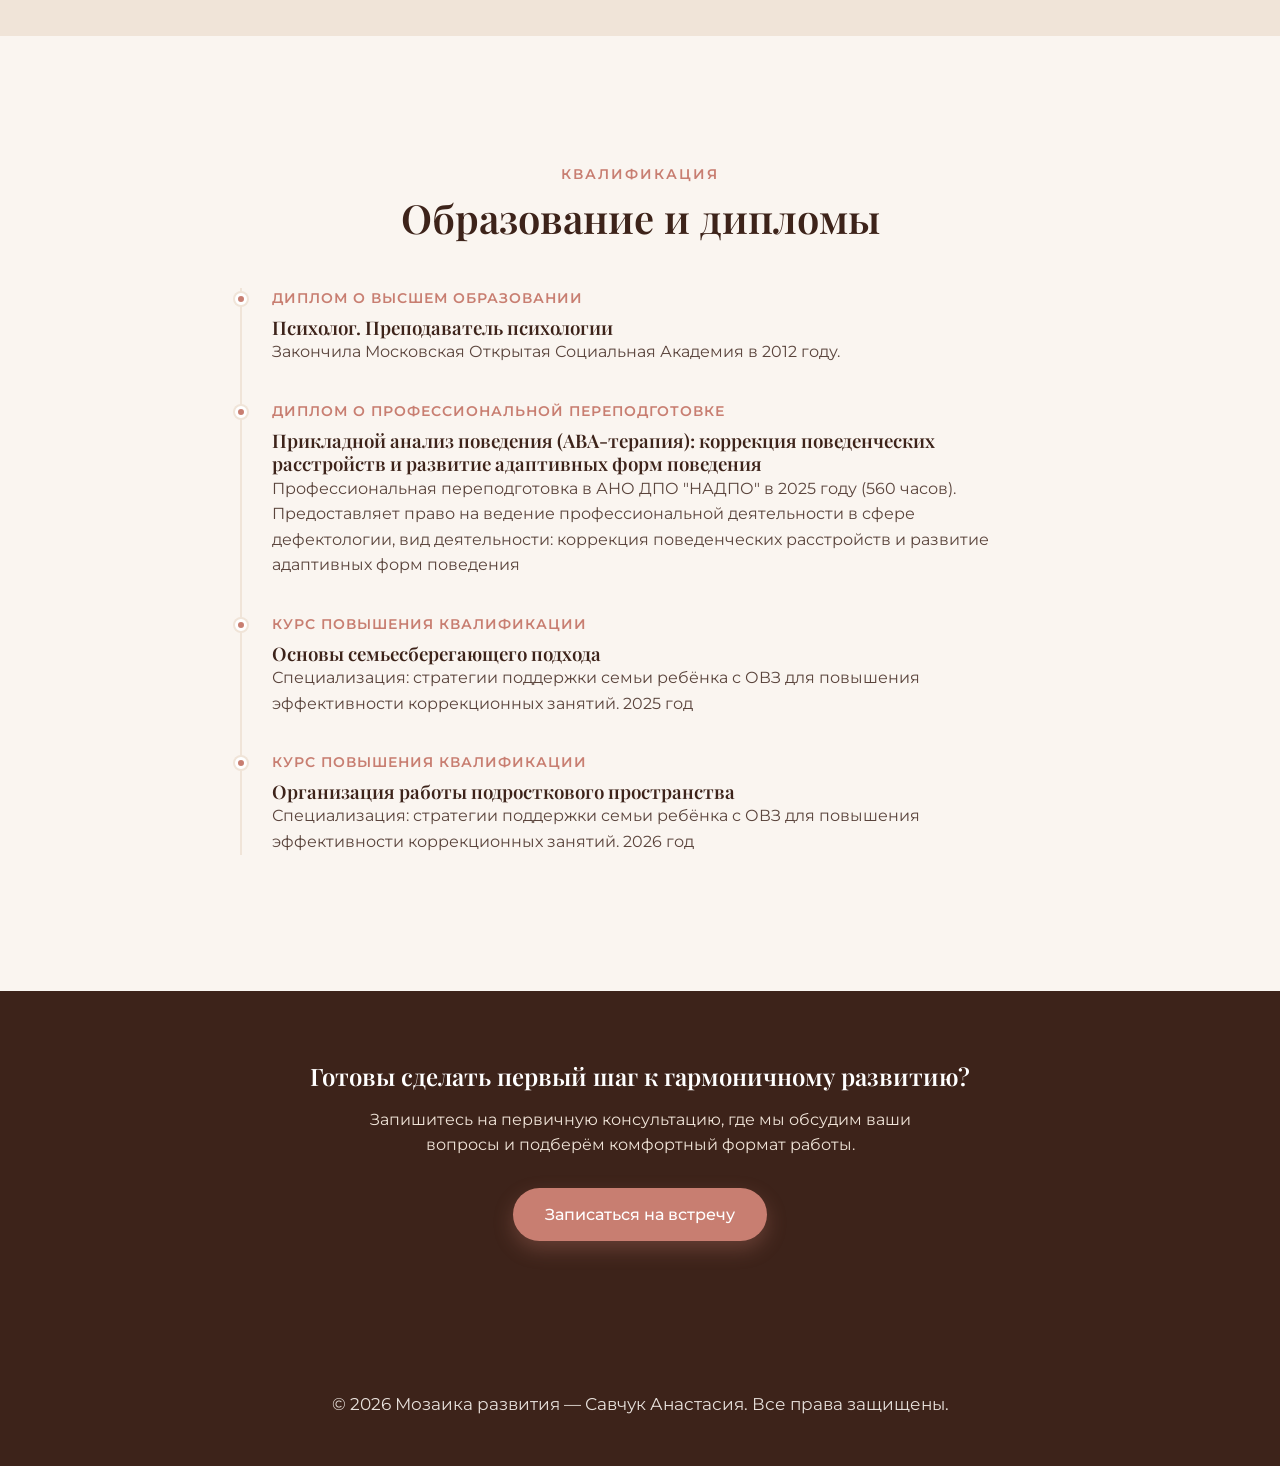
==== commit a24dc9ef: "Добавила программу "Я могу", доклад "Буллинг" (текст + презентация). Иправила букву "i". Создала пап" ====
--- a/about.html
+++ b/about.html
@@ -1,6 +1,20 @@
 <!DOCTYPE html>
 <html lang="ru">
 <head>
+    <!-- Google tag (gtag.js) -->
+    <script
+      async
+      src="https://www.googletagmanager.com/gtag/js?id=G-RBJZE56QLG"
+    ></script>
+    <script>
+      window.dataLayer = window.dataLayer || [];
+      function gtag() {
+        dataLayer.push(arguments);
+      }
+      gtag("js", new Date());
+
+      gtag("config", "G-RBJZE56QLG");
+    </script>
     <meta charset="UTF-8">
     <meta name="viewport" content="width=device-width, initial-scale=1.0">
     <title>Обо мне — Мозаика развития | Савчук Анастасия</title>
@@ -30,6 +44,7 @@
                 <a href="about.html" class="active">Обо мне</a>
                 <a href="services.html">Услуги</a>
                 <a href="articles.html">Статьи</a>
+                <a href="program.html">Программы</a>
                 <a href="contacts.html">Контакты</a>
             </nav>
 
--- a/style.css
+++ b/style.css
@@ -2,770 +2,852 @@
    1. ПЕРЕМЕННЫЕ И ДИЗАЙН-СИСТЕМА (ИЗМЕНЯЙТЕ ДИЗАЙН ЗДЕСЬ)
    ========================================================================== */
 :root {
-    /* 🎨 Цветовая палитра */
-    --clr-bg-main: #FAF5F0;          /* Основной фон сайта */
-    --clr-bg-card: #FFFFFF;          /* Фон карточек и форм */
-    --clr-bg-soft: #F0E4D8;          /* Мягкий бежевый фоновый цвет секций */
-    --clr-text-title: #3D231A;       /* Цвет заголовков */
-    --clr-text-main: #5A443C;        /* Цвет основного текста */
-    --clr-text-muted: #8C736A;       /* Цвет второстепенного текста / дат */
-    --clr-accent: #C87E71;          /* Основной акцентный цвет (кнопки, ссылки) */
-    --clr-accent-hover: #B0675B;    /* Цвет акцента при наведении */
-    --clr-border: rgba(61, 35, 26, 0.08); /* Цвет тонких рамок */
-
-    /* ✍️ Типографика */
-    --font-main: 'Montserrat', -apple-system, BlinkMacSystemFont, 'Segoe UI', Roboto, sans-serif;
-    --font-title: 'Playfair Display', Georgia, serif;
-
-    /* 📐 Размеры и Скругления */
-    --radius-lg: 24px;
-    --radius-md: 16px;
-    --radius-btn: 50px;
-    
-    /* 🌫️ Тени */
-    --shadow-soft: 0 10px 30px rgba(61, 35, 26, 0.06);
-    --shadow-hover: 0 18px 36px rgba(61, 35, 26, 0.12);
-
-    /* 📏 Отступы секций */
-    --section-padding: 100px;
-    --container-width: 1160px;
+  /* 🎨 Цветовая палитра */
+  --clr-bg-main: #faf5f0; /* Основной фон сайта */
+  --clr-bg-card: #ffffff; /* Фон карточек и форм */
+  --clr-bg-soft: #f0e4d8; /* Мягкий бежевый фоновый цвет секций */
+  --clr-text-title: #3d231a; /* Цвет заголовков */
+  --clr-text-main: #5a443c; /* Цвет основного текста */
+  --clr-text-muted: #8c736a; /* Цвет второстепенного текста / дат */
+  --clr-accent: #c87e71; /* Основной акцентный цвет (кнопки, ссылки) */
+  --clr-accent-hover: #b0675b; /* Цвет акцента при наведении */
+  --clr-border: rgba(61, 35, 26, 0.08); /* Цвет тонких рамок */
+
+  /* ✍️ Типографика */
+  --font-main:
+    "Montserrat", -apple-system, BlinkMacSystemFont, "Segoe UI", Roboto,
+    sans-serif;
+  --font-title: "Playfair Display", Georgia, serif;
+
+  /* 📐 Размеры и Скругления */
+  --radius-lg: 24px;
+  --radius-md: 16px;
+  --radius-btn: 50px;
+
+  /* 🌫️ Тени */
+  --shadow-soft: 0 10px 30px rgba(61, 35, 26, 0.06);
+  --shadow-hover: 0 18px 36px rgba(61, 35, 26, 0.12);
+
+  /* 📏 Отступы секций */
+  --section-padding: 100px;
+  --container-width: 1160px;
 }
 
 /* ==========================================================================
    2. СБРОС СТИЛЕЙ И БАЗОВЫЕ НАСТРОЙКИ
    ========================================================================== */
-*, *::before, *::after {
-    margin: 0;
-    padding: 0;
-    box-sizing: border-box;
-    -webkit-tap-highlight-color: transparent;
+*,
+*::before,
+*::after {
+  margin: 0;
+  padding: 0;
+  box-sizing: border-box;
+  -webkit-tap-highlight-color: transparent;
+}
+
+main {
+  flex-grow: 1; /* Занимает всё свободное место, прижимая футер к низу */
 }
 
 html {
-    scroll-behavior: smooth;
-    font-size: 16px;
-    -webkit-text-size-adjust: 100%;
+  scroll-behavior: smooth;
+  font-size: 16px;
+  -webkit-text-size-adjust: 100%;
+  height: 100%; /* Растягиваем страницу на всю высоту экрана */
+  margin: 0; /* Убираем стандартные отступы */
 }
 
 body {
-    font-family: var(--font-main);
-    background-color: var(--clr-bg-main);
-    color: var(--clr-text-main);
-    line-height: 1.6;
-    overflow-x: hidden;
-    -webkit-font-smoothing: antialiased;
-    -moz-osx-font-smoothing: grayscale;
+  font-family: var(--font-main);
+  background-color: var(--clr-bg-main);
+  color: var(--clr-text-main);
+  line-height: 1.6;
+  overflow-x: hidden;
+  -webkit-font-smoothing: antialiased;
+  -moz-osx-font-smoothing: grayscale;
+  height: 100%; /* Растягиваем страницу на всю высоту экрана */
+  margin: 0; /* Убираем стандартные отступы */
+  display: flex;
+  flex-direction: column; /* Элементы идут друг за другом сверху вниз */
 }
 
 img {
-    max-width: 100%;
-    height: auto;
-    display: block;
-}
-
-h1, h2, h3 {
-    font-family: var(--font-title);
-    color: var(--clr-text-title);
-    font-weight: 600;
-    line-height: 1.25;
+  max-width: 100%;
+  height: auto;
+  display: block;
+}
+
+h1,
+h2,
+h3 {
+  font-family: var(--font-title);
+  color: var(--clr-text-title);
+  font-weight: 600;
+  line-height: 1.25;
 }
 
 .container {
-    width: 100%;
-    max-width: var(--container-width);
-    margin: 0 auto;
-    padding: 0 20px;
-}
-
-.text-center { text-align: center; }
+  width: 100%;
+  max-width: var(--container-width);
+  margin: 0 auto;
+  padding: 0 20px;
+}
+
+.text-center {
+  text-align: center;
+}
 
 /* ==========================================================================
    3. ШАПКА И НАВИГАЦИЯ (HEADER & NAV)
    ========================================================================== */
 .header {
-    background: rgba(250, 245, 240, 0.92);
-    -webkit-backdrop-filter: blur(12px);
-    backdrop-filter: blur(12px);
-    padding: 20px 0;
-    position: sticky;
-    top: 0;
-    z-index: 1000;
-    border-bottom: 1px solid var(--clr-border);
-    transition: padding 0.3s ease;
+  background: rgba(250, 245, 240, 0.92);
+  -webkit-backdrop-filter: blur(12px);
+  backdrop-filter: blur(12px);
+  padding: 20px 0;
+  position: sticky;
+  top: 0;
+  z-index: 1000;
+  border-bottom: 1px solid var(--clr-border);
+  transition: padding 0.3s ease;
 }
 
 .header-inner {
-    display: flex;
-    justify-content: space-between;
-    align-items: center;
-    gap: 20px;
+  display: flex;
+  justify-content: space-between;
+  align-items: center;
+  gap: 20px;
 }
 
 .brand {
-    display: flex;
-    align-items: center;
-    gap: 20px;
-    text-decoration: none;
-    flex-shrink: 0;
+  display: flex;
+  align-items: center;
+  gap: 20px;
+  text-decoration: none;
+  flex-shrink: 0;
 }
 
 .brand-logo {
-    height: 105px;
-    width: auto;
-    object-fit: contain;
-    transition: height 0.3s ease;
+  height: 105px;
+  width: auto;
+  object-fit: contain;
+  transition: height 0.3s ease;
 }
 
 .brand-text {
-    height: 55px;
-    width: auto;
-    object-fit: contain;
-    transition: height 0.3s ease;
+  height: 55px;
+  width: auto;
+  object-fit: contain;
+  transition: height 0.3s ease;
 }
 
 .nav-menu {
-    display: flex;
-    gap: 28px;
-    align-items: center;
+  display: flex;
+  gap: 28px;
+  align-items: center;
 }
 
 .nav-menu a {
-    text-decoration: none;
-    color: var(--clr-text-title);
-    font-weight: 500;
-    font-size: 1rem;
-    transition: color 0.25s ease;
-    white-space: nowrap;
+  text-decoration: none;
+  color: var(--clr-text-title);
+  font-weight: 500;
+  font-size: 1rem;
+  transition: color 0.25s ease;
+  white-space: nowrap;
 }
 
 .nav-menu a:hover,
 .nav-menu a.active {
-    color: var(--clr-accent);
-}
-
-.nav-menu a.active { font-weight: 600; }
+  color: var(--clr-accent);
+}
+
+.nav-menu a.active {
+  font-weight: 600;
+}
 
 /* Бургер-меню */
 .burger-btn {
-    display: none;
-    flex-direction: column;
-    justify-content: space-between;
-    width: 30px;
-    height: 20px;
-    background: transparent;
-    border: none;
-    cursor: pointer;
-    z-index: 1100;
+  display: none;
+  flex-direction: column;
+  justify-content: space-between;
+  width: 30px;
+  height: 20px;
+  background: transparent;
+  border: none;
+  cursor: pointer;
+  z-index: 1100;
 }
 
 .burger-btn span {
-    width: 100%;
-    height: 2px;
-    background-color: var(--clr-text-title);
-    transition: all 0.3s ease;
-}
-
-.burger-btn.active span:nth-child(1) { transform: translateY(9px) rotate(45deg); }
-.burger-btn.active span:nth-child(2) { opacity: 0; }
-.burger-btn.active span:nth-child(3) { transform: translateY(-9px) rotate(-45deg); }
+  width: 100%;
+  height: 2px;
+  background-color: var(--clr-text-title);
+  transition: all 0.3s ease;
+}
+
+.burger-btn.active span:nth-child(1) {
+  transform: translateY(9px) rotate(45deg);
+}
+.burger-btn.active span:nth-child(2) {
+  opacity: 0;
+}
+.burger-btn.active span:nth-child(3) {
+  transform: translateY(-9px) rotate(-45deg);
+}
 
 /* ==========================================================================
    4. КНОПКИ (BUTTONS)
    ========================================================================== */
 .btn {
-    display: inline-flex;
-    align-items: center;
-    justify-content: center;
-    padding: 14px 32px;
-    border-radius: var(--radius-btn);
-    font-weight: 500;
-    text-decoration: none;
-    transition: all 0.3s cubic-bezier(0.25, 1, 0.5, 1);
-    cursor: pointer;
-    font-size: 1rem;
-    border: none;
-    outline: none;
-    text-align: center;
+  display: inline-flex;
+  align-items: center;
+  justify-content: center;
+  padding: 14px 32px;
+  border-radius: var(--radius-btn);
+  font-weight: 500;
+  text-decoration: none;
+  transition: all 0.3s cubic-bezier(0.25, 1, 0.5, 1);
+  cursor: pointer;
+  font-size: 1rem;
+  border: none;
+  outline: none;
+  text-align: center;
 }
 
 .btn-primary {
-    background-color: var(--clr-accent);
-    color: #FFFFFF;
-    box-shadow: 0 8px 20px rgba(200, 126, 113, 0.3);
+  background-color: var(--clr-accent);
+  color: #ffffff;
+  box-shadow: 0 8px 20px rgba(200, 126, 113, 0.3);
 }
 
 .btn-primary:hover {
-    background-color: var(--clr-accent-hover);
-    transform: translateY(-2px);
-    box-shadow: 0 12px 25px rgba(200, 126, 113, 0.4);
+  background-color: var(--clr-accent-hover);
+  transform: translateY(-2px);
+  box-shadow: 0 12px 25px rgba(200, 126, 113, 0.4);
 }
 
 .btn-outline {
-    background-color: transparent;
-    color: var(--clr-text-title);
-    border: 1.5px solid var(--clr-text-title);
+  background-color: transparent;
+  color: var(--clr-text-title);
+  border: 1.5px solid var(--clr-text-title);
 }
 
 .btn-outline:hover {
-    background-color: var(--clr-text-title);
-    color: #FFFFFF;
-    transform: translateY(-2px);
+  background-color: var(--clr-text-title);
+  color: #ffffff;
+  transform: translateY(-2px);
 }
 
 .btn-small {
-    padding: 10px 22px;
-    font-size: 0.9rem;
-    background-color: var(--clr-text-title);
-    color: #FFFFFF;
-}
-
-.btn-small:hover { background-color: var(--clr-accent); }
-.btn-block { width: 100%; }
+  padding: 10px 22px;
+  font-size: 0.9rem;
+  background-color: var(--clr-text-title);
+  color: #ffffff;
+}
+
+.btn-small:hover {
+  background-color: var(--clr-accent);
+}
+.btn-block {
+  width: 100%;
+}
 
 /* ==========================================================================
    5. ГЛАВНЫЙ ЭКРАН (HERO)
    ========================================================================== */
 .hero {
-    position: relative;
-    padding: 120px 0 100px;
-    background-image: url('cover.png');
-    background-size: cover;
-    background-position: center;
-    color: var(--clr-text-title);
-    display: flex;
-    align-items: center;
+  position: relative;
+  padding: 120px 0 100px;
+  background-image: url("cover.png");
+  background-size: cover;
+  background-position: center;
+  color: var(--clr-text-title);
+  display: flex;
+  align-items: center;
 }
 
 .hero-overlay {
-    position: absolute;
-    inset: 0;
-    background: linear-gradient(135deg, rgba(250, 245, 240, 0.94) 0%, rgba(250, 245, 240, 0.86) 100%);
+  position: absolute;
+  inset: 0;
+  background: linear-gradient(
+    135deg,
+    rgba(250, 245, 240, 0.94) 0%,
+    rgba(250, 245, 240, 0.86) 100%
+  );
 }
 
 .hero-content {
-    position: relative;
-    z-index: 2;
-    max-width: 820px;
-    margin: 0 auto;
-    text-align: center;
+  position: relative;
+  z-index: 2;
+  max-width: 820px;
+  margin: 0 auto;
+  text-align: center;
 }
 
 .hero-badge {
-    display: inline-block;
-    padding: 6px 18px;
-    background-color: var(--clr-bg-soft);
-    color: var(--clr-text-title);
-    border-radius: 30px;
-    font-size: 0.9rem;
-    font-weight: 500;
-    margin-bottom: 20px;
-    letter-spacing: 0.5px;
+  display: inline-block;
+  padding: 6px 18px;
+  background-color: var(--clr-bg-soft);
+  color: var(--clr-text-title);
+  border-radius: 30px;
+  font-size: 0.9rem;
+  font-weight: 500;
+  margin-bottom: 20px;
+  letter-spacing: 0.5px;
 }
 
 .hero h1 {
-    font-size: 3.4rem;
-    margin-bottom: 20px;
+  font-size: 3.4rem;
+  margin-bottom: 20px;
 }
 
 .hero .subtitle {
-    font-size: 1.2rem;
-    margin-bottom: 36px;
-    color: var(--clr-text-main);
-    max-width: 650px;
-    margin-left: auto;
-    margin-right: auto;
+  font-size: 1.2rem;
+  margin-bottom: 36px;
+  color: var(--clr-text-main);
+  max-width: 650px;
+  margin-left: auto;
+  margin-right: auto;
 }
 
 .hero-action {
-    display: flex;
-    gap: 16px;
-    justify-content: center;
-    flex-wrap: wrap;
+  display: flex;
+  gap: 16px;
+  justify-content: center;
+  flex-wrap: wrap;
 }
 
 .page-hero {
-    padding: 60px 0 40px;
-    background-color: var(--clr-bg-soft);
+  padding: 60px 0 40px;
+  background-color: var(--clr-bg-soft);
 }
 
 /* ==========================================================================
    6. ИНФОРМАЦИОННЫЕ БЛОКИ (ABOUT, SERVICES, PRINCIPLES, ETC.)
    ========================================================================== */
-.about, .services, .about-detail, .principles-section, .education-section, .faq-section, .contacts-section {
-    padding: var(--section-padding) 0;
-}
-
-.services, .principles-section {
-    background-color: var(--clr-bg-soft);
+.about,
+.services,
+.about-detail,
+.principles-section,
+.education-section,
+.faq-section,
+.contacts-section {
+  padding: var(--section-padding) 0;
+}
+
+.services,
+.principles-section {
+  background-color: var(--clr-bg-soft);
 }
 
 /* О нас */
-.about-inner, .about-grid, .contacts-grid {
-    display: grid;
-    grid-template-columns: 1fr 1.2fr;
-    gap: 100px;
-    align-items: center;
-}
-
-.photo-frame, .about-main-img {
-    position: relative;
-    border-radius: var(--radius-lg);
-    overflow: hidden;
-    box-shadow: var(--shadow-soft);
+.about-inner,
+.about-grid,
+.contacts-grid {
+  display: grid;
+  grid-template-columns: 1fr 1.2fr;
+  gap: 100px;
+  align-items: center;
+}
+
+.photo-frame,
+.about-main-img {
+  position: relative;
+  border-radius: var(--radius-lg);
+  overflow: hidden;
+  box-shadow: var(--shadow-soft);
 }
 
 .photo-frame img {
-    width: 100%;
-    height: auto;
-    object-fit: cover;
+  width: 100%;
+  height: auto;
+  object-fit: cover;
 }
 
 .section-title {
-    font-size: 2.5rem;
-    margin-bottom: 45px;
+  font-size: 2.5rem;
+  margin-bottom: 45px;
 }
 
 .section-subtitle {
-    display: block;
-    font-size: 0.85rem;
-    text-transform: uppercase;
-    letter-spacing: 2px;
-    color: var(--clr-accent);
-    font-weight: 600;
-    margin-top: 28px;
-    margin-bottom: 8px;
+  display: block;
+  font-size: 0.85rem;
+  text-transform: uppercase;
+  letter-spacing: 2px;
+  color: var(--clr-accent);
+  font-weight: 600;
+  margin-top: 28px;
+  margin-bottom: 8px;
 }
 
 .lead-text {
-    font-size: 1.1rem;
-    font-weight: 500;
-    margin-bottom: 16px;
-    margin-top: 16px;
-    text-align: justify;
-    color: var(--clr-text-title);
+  font-size: 1.1rem;
+  font-weight: 500;
+  margin-bottom: 16px;
+  margin-top: 16px;
+  text-align: justify;
+  color: var(--clr-text-title);
 }
 
 .lead-text-mini {
-    font-size: 0.875rem;
-    font-weight: 400;
-    margin-bottom: 16px;
-    margin-top: 16px;
-    text-align: justify;
-    color: var(--clr-text-title);
+  font-size: 0.875rem;
+  font-weight: 400;
+  margin-bottom: 16px;
+  margin-top: 16px;
+  text-align: justify;
+  color: var(--clr-text-title);
 }
 
 .about-stats {
-    display: grid;
-    grid-template-columns: repeat(auto-fit, minmax(180px, 1fr));
-    gap: 20px;
-    margin-top: 28px;
-    padding-top: 24px;
-    border-top: 1px solid var(--clr-bg-soft);
+  display: grid;
+  grid-template-columns: repeat(auto-fit, minmax(180px, 1fr));
+  gap: 20px;
+  margin-top: 28px;
+  padding-top: 24px;
+  border-top: 1px solid var(--clr-bg-soft);
 }
 
 .stat-num {
-    display: block;
-    font-size: 1.15rem;
-    font-weight: 600;
-    color: var(--clr-accent);
+  display: block;
+  font-size: 1.15rem;
+  font-weight: 600;
+  color: var(--clr-accent);
 }
 
 .stat-label {
-    font-size: 0.88rem;
-    color: var(--clr-text-main);
+  font-size: 0.88rem;
+  color: var(--clr-text-main);
 }
 
 /* Услуги */
 .services-grid {
-    display: grid;
-    grid-template-columns: repeat(auto-fit, minmax(250px, 1fr));
-    gap: 24px;
+  display: grid;
+  grid-template-columns: repeat(auto-fit, minmax(250px, 1fr));
+  gap: 24px;
 }
 
 .service-card {
-    background: var(--clr-bg-card);
-    padding: 36px 26px;
-    border-radius: var(--radius-md);
-    box-shadow: var(--shadow-soft);
-    transition: transform 0.3s ease, box-shadow 0.3s ease;
-    border: 1px solid var(--clr-border);
+  background: var(--clr-bg-card);
+  padding: 36px 26px;
+  border-radius: var(--radius-md);
+  box-shadow: var(--shadow-soft);
+  transition:
+    transform 0.3s ease,
+    box-shadow 0.3s ease;
+  border: 1px solid var(--clr-border);
 }
 
 .service-card:hover {
-    transform: translateY(-6px);
-    box-shadow: var(--shadow-hover);
+  transform: translateY(-6px);
+  box-shadow: var(--shadow-hover);
 }
 
 .service-icon-box {
-    width: 56px;
-    height: 56px;
-    background-color: var(--clr-bg-main);
-    border-radius: 50%;
-    display: flex;
-    align-items: center;
-    justify-content: center;
-    margin: 0 auto 20px;   /* ← auto по бокам центрирует сам круг */
-    color: var(--clr-accent);
+  width: 56px;
+  height: 56px;
+  background-color: var(--clr-bg-main);
+  border-radius: 50%;
+  display: flex;
+  align-items: center;
+  justify-content: center;
+  margin: 0 auto 20px; /* ← auto по бокам центрирует сам круг */
+  color: var(--clr-accent);
 }
 
 /* Принципы */
 .principles-grid {
-    display: grid;
-    grid-template-columns: repeat(3, 1fr);
-    gap: 30px;
-    margin-top: 40px;
+  display: grid;
+  grid-template-columns: repeat(3, 1fr);
+  gap: 30px;
+  margin-top: 40px;
 }
 
 .principle-card {
-    background: var(--clr-bg-card);
-    padding: 36px 28px;
-    border-radius: var(--radius-md);
-    box-shadow: var(--shadow-soft);
-    border-top: 4px solid var(--clr-accent);
+  background: var(--clr-bg-card);
+  padding: 36px 28px;
+  border-radius: var(--radius-md);
+  box-shadow: var(--shadow-soft);
+  border-top: 4px solid var(--clr-accent);
 }
 
 .principle-num {
-    font-family: var(--font-title);
-    font-size: 2rem;
-    font-weight: 700;
-    text-align: center;
-    color: var(--clr-bg-soft);
-    margin-bottom: 12px;
+  font-family: var(--font-title);
+  font-size: 2rem;
+  font-weight: 700;
+  text-align: center;
+  color: var(--clr-bg-soft);
+  margin-bottom: 12px;
 }
 
 .principle-card-text-h3 {
-    display: block;
-    font-size: 1.17em;        /* ≈ 18.7px, если базовый 16px */
-    font-weight: bold;        /* жирный */
-    margin-top: 1em;          /* отступ сверху = 1 размер шрифта */
-    margin-bottom: 1em;       /* отступ снизу */
-    margin-left: 0;
-    margin-right: 0;
-    text-align: center;
-    hyphens: auto;              /* включает автоматические переносы */
-    -webkit-hyphens: auto;      /* для Safari */
-    -ms-hyphens: auto;          /* для старых Edge/IE */
-    overflow-wrap: break-word;
+  display: block;
+  font-size: 1.17em; /* ≈ 18.7px, если базовый 16px */
+  font-weight: bold; /* жирный */
+  margin-top: 1em; /* отступ сверху = 1 размер шрифта */
+  margin-bottom: 1em; /* отступ снизу */
+  margin-left: 0;
+  margin-right: 0;
+  text-align: center;
+  hyphens: auto; /* включает автоматические переносы */
+  -webkit-hyphens: auto; /* для Safari */
+  -ms-hyphens: auto; /* для старых Edge/IE */
+  overflow-wrap: break-word;
 }
 
 .principle-card-text-p {
-    display: block;
-    margin-top: 1em;      /* отступ сверху = 1 размер шрифта */
-    margin-bottom: 1em;   /* отступ снизу */
-    margin-left: 0;
-    margin-right: 0;
-    text-align: justify;
-    hyphens: auto;              /* включает автоматические переносы */
-    -webkit-hyphens: auto;      /* для Safari */
-    -ms-hyphens: auto;          /* для старых Edge/IE */
-    overflow-wrap: break-word;
+  display: block;
+  margin-top: 1em; /* отступ сверху = 1 размер шрифта */
+  margin-bottom: 1em; /* отступ снизу */
+  margin-left: 0;
+  margin-right: 0;
+  text-align: justify;
+  hyphens: auto; /* включает автоматические переносы */
+  -webkit-hyphens: auto; /* для Safari */
+  -ms-hyphens: auto; /* для старых Edge/IE */
+  overflow-wrap: break-word;
 }
 
 /* Образование (Timeline) */
 .education-timeline {
-    max-width: 800px;
-    margin: 40px auto 0;
-    border-left: 2px solid var(--clr-bg-soft);
-    padding-left: 30px;
+  max-width: 800px;
+  margin: 40px auto 0;
+  border-left: 2px solid var(--clr-bg-soft);
+  padding-left: 30px;
 }
 
 .timeline-item {
-    position: relative;
-    margin-bottom: 36px;
+  position: relative;
+  margin-bottom: 36px;
 }
 
 .timeline-item::before {
-    content: '';
-    position: absolute;
-    left: -37px;
-    top: 5px;
-    width: 12px;
-    height: 12px;
-    border-radius: 50%;
-    background-color: var(--clr-accent);
-    border: 3px solid #FFFFFF;
-    box-shadow: 0 0 0 2px var(--clr-bg-soft);
+  content: "";
+  position: absolute;
+  left: -37px;
+  top: 5px;
+  width: 12px;
+  height: 12px;
+  border-radius: 50%;
+  background-color: var(--clr-accent);
+  border: 3px solid #ffffff;
+  box-shadow: 0 0 0 2px var(--clr-bg-soft);
 }
 
 .timeline-year {
-    font-size: 0.85rem;
-    font-weight: 600;
-    text-transform: uppercase;
-    letter-spacing: 1px;
-    color: var(--clr-accent);
-    margin-bottom: 6px;
+  font-size: 0.85rem;
+  font-weight: 600;
+  text-transform: uppercase;
+  letter-spacing: 1px;
+  color: var(--clr-accent);
+  margin-bottom: 6px;
 }
 
 /* Опыт (Плашка) */
 .experience-badge {
-    position: absolute;
-    bottom: -20px;
-    right: -20px;
-    background-color: var(--clr-accent);
-    color: #FFFFFF;
-    padding: 20px 24px;
-    border-radius: var(--radius-md);
-    box-shadow: var(--shadow-hover);
-    display: flex;
-    align-items: center;
-    gap: 12px;
-    max-width: 220px;
+  position: absolute;
+  bottom: -20px;
+  right: -20px;
+  background-color: var(--clr-accent);
+  color: #ffffff;
+  padding: 20px 24px;
+  border-radius: var(--radius-md);
+  box-shadow: var(--shadow-hover);
+  display: flex;
+  align-items: center;
+  gap: 12px;
+  max-width: 220px;
 }
 
 .experience-badge .number {
-    font-family: var(--font-title);
-    font-size: 2.5rem;
-    font-weight: 700;
-    line-height: 1;
+  font-family: var(--font-title);
+  font-size: 2.5rem;
+  font-weight: 700;
+  line-height: 1;
 }
 
 /* ==========================================================================
    7. СТАТЬИ И FAQ (ARTICLES & ACCORDION)
    ========================================================================== */
 .filter-tabs {
-    display: flex;
-    justify-content: center;
-    gap: 12px;
-    margin-bottom: 40px;
-    flex-wrap: wrap;
+  display: flex;
+  justify-content: center;
+  gap: 12px;
+  margin-bottom: 40px;
+  flex-wrap: wrap;
 }
 
 .filter-btn {
-    padding: 10px 22px;
-    border-radius: var(--radius-btn);
-    border: 1px solid var(--clr-bg-soft);
-    background-color: var(--clr-bg-card);
-    color: var(--clr-text-main);
-    cursor: pointer;
-    font-size: 0.95rem;
-    transition: all 0.25s ease;
-}
-
-.filter-btn.active, .filter-btn:hover {
-    background-color: var(--clr-accent);
-    color: #FFFFFF;
-    border-color: var(--clr-accent);
+  padding: 10px 22px;
+  border-radius: var(--radius-btn);
+  border: 1px solid var(--clr-bg-soft);
+  background-color: var(--clr-bg-card);
+  color: var(--clr-text-main);
+  cursor: pointer;
+  font-size: 0.95rem;
+  transition: all 0.25s ease;
+}
+
+.filter-btn.active,
+.filter-btn:hover {
+  background-color: var(--clr-accent);
+  color: #ffffff;
+  border-color: var(--clr-accent);
 }
 
 .article-card {
-    background: var(--clr-bg-card);
-    border-radius: var(--radius-md);
-    padding: 28px;
-    box-shadow: var(--shadow-soft);
-    border: 1px solid var(--clr-border);
-    transition: transform 0.3s ease, box-shadow 0.3s ease;
+  background: var(--clr-bg-card);
+  border-radius: var(--radius-md);
+  padding: 28px;
+  box-shadow: var(--shadow-soft);
+  border: 1px solid var(--clr-border);
+  transition:
+    transform 0.3s ease,
+    box-shadow 0.3s ease;
 }
 
 .article-card:hover {
-    transform: translateY(-5px);
-    box-shadow: var(--shadow-hover);
+  transform: translateY(-5px);
+  box-shadow: var(--shadow-hover);
 }
 
 .article-badge {
-    display: inline-block;
-    padding: 4px 12px;
-    background-color: var(--clr-bg-soft);
-    color: var(--clr-text-title);
-    font-size: 0.8rem;
-    border-radius: 12px;
-    margin-bottom: 12px;
-    font-weight: 500;
+  display: inline-block;
+  padding: 4px 12px;
+  background-color: var(--clr-bg-soft);
+  color: var(--clr-text-title);
+  font-size: 0.8rem;
+  border-radius: 12px;
+  margin-bottom: 12px;
+  font-weight: 500;
 }
 
 .article-date {
-    display: block;
-    font-size: 0.82rem;
-    color: var(--clr-text-muted);
-    margin-bottom: 10px;
+  display: block;
+  font-size: 0.82rem;
+  color: var(--clr-text-muted);
+  margin-bottom: 10px;
 }
 
 .article-lead {
-    display: block;
-    font-size: 1.17em;        /* ≈ 18.7px, если базовый 16px */
-    font-weight: medium ;        
-    margin-top: 1em;          /* отступ сверху = 1 размер шрифта */
-    margin-bottom: 1em;       /* отступ снизу */
-    margin-left: 0;
-    margin-right: 0;
-    text-align: justify;
-    hyphens: auto;              /* включает автоматические переносы */
-    -webkit-hyphens: auto;      /* для Safari */
-    -ms-hyphens: auto;          /* для старых Edge/IE */
-    overflow-wrap: break-word;
+  display: block;
+  font-size: 1.17em; /* ≈ 18.7px, если базовый 16px */
+  font-weight: medium;
+  margin-top: 1em; /* отступ сверху = 1 размер шрифта */
+  margin-bottom: 1em; /* отступ снизу */
+  margin-left: 0;
+  margin-right: 0;
+  text-align: justify;
+  hyphens: auto; /* включает автоматические переносы */
+  -webkit-hyphens: auto; /* для Safari */
+  -ms-hyphens: auto; /* для старых Edge/IE */
+  overflow-wrap: break-word;
 }
 
 .article-h2 {
-    display: block;
-    font-size: 2em;        /* ≈ 18.7px, если базовый 16px */
-    font-weight: bold ;        
-    margin-top: 1em;          /* отступ сверху = 1 размер шрифта */
-    margin-bottom: 1em;       /* отступ снизу */
-    margin-left: 0;
-    margin-right: 0;
-    text-align: justify;
+  display: block;
+  font-size: 2em; /* ≈ 18.7px, если базовый 16px */
+  font-weight: bold;
+  margin-top: 1em; /* отступ сверху = 1 размер шрифта */
+  margin-bottom: 1em; /* отступ снизу */
+  margin-left: 0;
+  margin-right: 0;
+  text-align: justify;
 }
 
 .author-info {
-    margin-bottom: 40px;
+  margin-bottom: 40px;
 }
 
 .card-link {
-    color: var(--clr-accent);
-    text-decoration: none;
-    font-weight: 600;
-}
-
-.card-link:hover { text-decoration: underline; }
+  color: var(--clr-accent);
+  text-decoration: none;
+  font-weight: 600;
+}
+
+.card-link:hover {
+  text-decoration: underline;
+}
 
 /* Аккордеон */
 .accordion {
-    max-width: 760px;
-    margin: 0 auto;
+  max-width: 760px;
+  margin: 0 auto;
 }
 
 .accordion-item {
-    border-bottom: 1px solid var(--clr-bg-soft);
+  border-bottom: 1px solid var(--clr-bg-soft);
 }
 
 .accordion-header {
-    width: 100%;
-    padding: 20px 0;
-    background: none;
-    border: none;
-    text-align: left;
-    font-size: 1.15rem;
-    font-family: var(--font-title);
-    color: var(--clr-text-title);
-    cursor: pointer;
-    display: flex;
-    justify-content: space-between;
-    align-items: center;
-}
-
+  width: 100%;
+  padding: 20px 0;
+  background: none;
+  border: none;
+  text-align: left;
+  font-size: 1.15rem;
+  font-family: var(--font-title);
+  color: var(--clr-text-title);
+  cursor: pointer;
+  display: flex;
+  justify-content: space-between;
+  align-items: center;
+}
+
+/* Базовое состояние контента FAQ — скрыт */
 .accordion-content {
-    max-height: 0;
-    overflow: hidden;
-    transition: max-height 0.35s ease, padding 0.35s ease;
-}
-
+  display: none;
+  padding-top: 12px;
+  color: var(--clr-text-main, #4a4a4a);
+  font-size: 0.95rem;
+  line-height: 1.6;
+}
+
+/* Когда у родителя .accordion-item появляется класс .active — показываем контент */
 .accordion-item.active .accordion-content {
-    max-height: 200px;
-    padding-bottom: 20px;
+  display: block;
+  animation: fadeIn 0.3s ease;
 }
 
 /* ==========================================================================
    8. ФОРМЫ И КОНТАКТЫ (FORMS & CONTACTS)
    ========================================================================== */
-.contact-card-box, .booking-form-box {
-    background: var(--clr-bg-card);
-    padding: 40px;
-    border-radius: var(--radius-lg);
-    box-shadow: var(--shadow-soft);
-    border: 1px solid var(--clr-border);
-}
-
-.form-group { margin-bottom: 20px; }
+.contact-card-box,
+.booking-form-box {
+  background: var(--clr-bg-card);
+  padding: 40px;
+  border-radius: var(--radius-lg);
+  box-shadow: var(--shadow-soft);
+  border: 1px solid var(--clr-border);
+}
+
+.form-group {
+  margin-bottom: 20px;
+}
 
 .form-group label {
-    display: block;
-    font-size: 0.9rem;
-    font-weight: 500;
-    margin-bottom: 8px;
-    color: var(--clr-text-title);
-}
-
-.form-group input, .form-group select, .form-group textarea {
-    width: 100%;
-    padding: 12px 16px;
-    border-radius: var(--radius-md);
-    border: 1.5px solid var(--clr-bg-soft);
-    background-color: var(--clr-bg-main);
-    font-family: inherit;
-    font-size: 0.95rem;
-    color: var(--clr-text-main);
-    outline: none;
-    transition: border-color 0.25s;
-}
-
-.form-group input:focus, .form-group select:focus, .form-group textarea:focus {
-    border-color: var(--clr-accent);
+  display: block;
+  font-size: 0.9rem;
+  font-weight: 500;
+  margin-bottom: 8px;
+  color: var(--clr-text-title);
+}
+
+.form-group input,
+.form-group select,
+.form-group textarea {
+  width: 100%;
+  padding: 12px 16px;
+  border-radius: var(--radius-md);
+  border: 1.5px solid var(--clr-bg-soft);
+  background-color: var(--clr-bg-main);
+  font-family: inherit;
+  font-size: 0.95rem;
+  color: var(--clr-text-main);
+  outline: none;
+  transition: border-color 0.25s;
+}
+
+.form-group input:focus,
+.form-group select:focus,
+.form-group textarea:focus {
+  border-color: var(--clr-accent);
 }
 
 .step-num {
-    text-align: center;
-    margin-top: 16px;      /* расстояние сверху */
-    margin-bottom: 16px;   /* расстояние снизу */
-}
-
-.info-note{
-    margin-top: 22px;
-}
-
-.contact-detail-item{
-    margin-top: 22px;
+  text-align: center;
+  margin-top: 16px; /* расстояние сверху */
+  margin-bottom: 16px; /* расстояние снизу */
+}
+
+.info-note {
+  margin-top: 22px;
+}
+
+.contact-detail-item {
+  margin-top: 22px;
 }
 
 /* ==========================================================================
    9. ПОДВАЛ И CTA (FOOTER & CALL TO ACTION)
    ========================================================================== */
 .cta-section {
-    padding: 70px 0;
-    background-color: var(--clr-text-title);
-    color: #FFFFFF;
-}
-
-.cta-section h2 { color: #FFFFFF; margin-bottom: 16px; }
-.cta-section p { max-width: 600px; margin: 0 auto 30px; color: var(--clr-bg-soft); }
+  padding: 70px 0;
+  background-color: var(--clr-text-title);
+  color: #ffffff;
+}
+
+.cta-section h2 {
+  color: #ffffff;
+  margin-bottom: 16px;
+}
+.cta-section p {
+  max-width: 600px;
+  margin: 0 auto 30px;
+  color: var(--clr-bg-soft);
+}
 
 .footer {
-    background-color: var(--clr-text-title);
-    color: var(--clr-bg-main);
-    padding: 80px 0 20px;
+  background-color: var(--clr-text-title);
+  color: var(--clr-bg-main);
+  padding: 80px 0 20px;
 }
 
 .footer-inner {
-    text-align: center;
-    max-width: 680px;
-}
-
-.footer h2 { color: #FFFFFF; font-size: 2.3rem; margin-bottom: 16px; }
-.footer p { font-size: 1.05rem; opacity: 0.9; margin-bottom: 28px; }
-
-.contact-links, .social-buttons {
-    display: flex;
-    justify-content: center;
-    gap: 24px;
-    margin-bottom: 28px;
-    flex-wrap: wrap;
+  text-align: center;
+  max-width: 680px;
+}
+
+.footer h2 {
+  color: #ffffff;
+  font-size: 2.3rem;
+  margin-bottom: 16px;
+}
+.footer p {
+  font-size: 1.05rem;
+  opacity: 0.9;
+  margin-bottom: 28px;
+}
+
+.contact-links,
+.social-buttons {
+  display: flex;
+  justify-content: center;
+  gap: 24px;
+  margin-bottom: 28px;
+  flex-wrap: wrap;
 }
 
 .contact-item {
-    color: #FFFFFF;
-    text-decoration: none;
-    font-weight: 500;
-    transition: color 0.2s;
-}
-
-.contact-item:hover { color: var(--clr-bg-soft); }
+  color: #ffffff;
+  text-decoration: none;
+  font-weight: 500;
+  transition: color 0.2s;
+}
+
+.contact-item:hover {
+  color: var(--clr-bg-soft);
+}
 
 .social-btn {
-    padding: 12px 28px;
-    border-radius: var(--radius-btn);
-    text-decoration: none;
-    color: #FFFFFF;
-    font-weight: 500;
-    background-color: rgba(255, 255, 255, 0.12);
-    transition: background 0.3s;
-}
-
-.social-btn:hover { background-color: var(--clr-accent); }
+  padding: 12px 28px;
+  border-radius: var(--radius-btn);
+  text-decoration: none;
+  color: #ffffff;
+  font-weight: 500;
+  background-color: rgba(255, 255, 255, 0.12);
+  transition: background 0.3s;
+}
+
+.social-btn:hover {
+  background-color: var(--clr-accent);
+}
 
 .copyright-bar {
-    border-top: 1px solid rgba(255, 255, 255, 0.1);
-    padding: 24px 0 10px;;
-    text-align: center;
-    font-size: 0.85rem;
-    opacity: 0.65;
+  border-top: 1px solid rgba(255, 255, 255, 0.1);
+  padding: 24px 0 10px;
+  text-align: center;
+  font-size: 0.85rem;
+  opacity: 0.65;
 }
 
 /* ==========================================================================
@@ -774,68 +856,310 @@
 
 /* Планшеты (до 992px) */
 @media (max-width: 992px) {
-    :root { --section-padding: 80px; }
-    
-    .brand-logo { height: 85px; }
-    .brand-text { height: 45px; }
-    .hero h1 { font-size: 2.8rem; }
-    .about-inner, .about-grid, .principles-grid {
-        grid-template-columns: 1fr;
-        gap: 36px;
-    }
-    .experience-badge {
-        position: relative;
-        bottom: 0; right: 0;
-        margin: -30px 0 0 20px;
-    }
+  :root {
+    --section-padding: 80px;
+  }
+
+  .brand-logo {
+    height: 85px;
+  }
+  .brand-text {
+    height: 45px;
+  }
+  .hero h1 {
+    font-size: 2.8rem;
+  }
+  .about-inner,
+  .about-grid,
+  .principles-grid {
+    grid-template-columns: 1fr;
+    gap: 36px;
+  }
+  .experience-badge {
+    position: relative;
+    bottom: 0;
+    right: 0;
+    margin: -30px 0 0 20px;
+  }
 }
 
 /* Мобильные (до 768px) */
 @media (max-width: 768px) {
-    :root { --section-padding: 60px; }
-
-    .header { padding: 12px 0; }
-    .header-inner { flex-wrap: wrap; justify-content: space-between; }
-    .brand { gap: 12px; }
-    .brand-logo { height: 65px; }
-    .brand-text { height: 35px; }
-
-    .burger-btn { display: flex; }
-
-    .nav-menu {
-        position: fixed;
-        top: 0;
-        right: -100%;
-        width: 80%;
-        max-width: 300px;
-        height: 100vh;
-        background-color: var(--clr-bg-main);
-        flex-direction: column;
-        justify-content: center;
-        gap: 24px;
-        box-shadow: -10px 0 30px rgba(0,0,0,0.1);
-        transition: right 0.35s ease;
-        z-index: 1000;
-    }
-
-    .nav-menu.active { right: 0; }
-    .header .btn-small { display: none; }
-
-    .hero { padding: 70px 0 60px; }
-    .hero h1 { font-size: 2.1rem; }
-    .hero .subtitle { font-size: 1rem; margin-bottom: 28px; }
-    .hero-action { flex-direction: column; width: 100%; max-width: 320px; }
-
-    .btn { width: 100%; padding: 14px 20px; }
-
-    .services-grid, .contacts-grid { grid-template-columns: 1fr; }
-    .contact-links, .social-buttons { flex-direction: column; gap: 12px; }
-    .contact-card-box, .booking-form-box { padding: 24px; }
+  :root {
+    --section-padding: 60px;
+  }
+
+  .header {
+    padding: 12px 0;
+  }
+  .header-inner {
+    flex-wrap: wrap;
+    justify-content: space-between;
+  }
+  .brand {
+    gap: 12px;
+  }
+  .brand-logo {
+    height: 65px;
+  }
+  .brand-text {
+    height: 35px;
+  }
+
+  .burger-btn {
+    display: flex;
+  }
+
+  .nav-menu {
+    position: fixed;
+    top: 0;
+    right: -100%;
+    width: 80%;
+    max-width: 300px;
+    height: 100vh;
+    background-color: var(--clr-bg-main);
+    flex-direction: column;
+    justify-content: center;
+    gap: 24px;
+    box-shadow: -10px 0 30px rgba(0, 0, 0, 0.1);
+    transition: right 0.35s ease;
+    z-index: 1000;
+  }
+
+  .nav-menu.active {
+    right: 0;
+  }
+  .header .btn-small {
+    display: none;
+  }
+
+  .hero {
+    padding: 70px 0 60px;
+  }
+  .hero h1 {
+    font-size: 2.1rem;
+  }
+  .hero .subtitle {
+    font-size: 1rem;
+    margin-bottom: 28px;
+  }
+  .hero-action {
+    flex-direction: column;
+    width: 100%;
+    max-width: 320px;
+  }
+
+  .btn {
+    width: 100%;
+    padding: 14px 20px;
+  }
+
+  .services-grid,
+  .contacts-grid {
+    grid-template-columns: 1fr;
+  }
+  .contact-links,
+  .social-buttons {
+    flex-direction: column;
+    gap: 12px;
+  }
+  .contact-card-box,
+  .booking-form-box {
+    padding: 24px;
+  }
 }
 
 /* Маленькие экраны (до 380px) */
 @media (max-width: 380px) {
-    .brand-logo { height: 52px; }
-    .brand-text { height: 28px; }
-    .hero h1 { font-size: 1.8rem; }
-}+  .brand-logo {
+    height: 52px;
+  }
+  .brand-text {
+    height: 28px;
+  }
+  .hero h1 {
+    font-size: 1.8rem;
+  }
+}
+
+/* ==========================================================================
+   11. СТИЛИ ДЛЯ ЗАЩИЩЕННОГО ПРОСМОТРА ПРОГРАММ (PROGRAM VIEWER)
+   ========================================================================== */
+
+/* Запрет выделения текста на всей странице */
+.no-select,
+.protected-container {
+  -webkit-user-select: none;
+  -moz-user-select: none;
+  -ms-user-select: none;
+  user-select: none;
+}
+
+.program-viewer-layout {
+  display: grid;
+  grid-template-columns: 320px 1fr;
+  gap: 30px;
+  align-items: start;
+}
+
+.scan-preview-box {
+  position: relative;
+  border-radius: var(--radius-md);
+  overflow: hidden;
+  border: 1px solid var(--clr-border);
+  margin-bottom: 20px;
+  box-shadow: var(--shadow-soft);
+}
+
+.scan-preview-box img {
+  width: 100%;
+  height: auto;
+  display: block;
+}
+
+.scan-label {
+  position: absolute;
+  bottom: 0;
+  left: 0;
+  right: 0;
+  background: rgba(61, 35, 26, 0.85);
+  color: #ffffff;
+  font-size: 0.75rem;
+  padding: 6px;
+  text-align: center;
+}
+
+.protection-header {
+  display: flex;
+  justify-content: space-between;
+  align-items: center;
+  margin-bottom: 20px;
+  padding-bottom: 12px;
+  border-bottom: 1px solid var(--clr-bg-soft);
+}
+
+.protection-badge {
+  font-size: 0.8rem;
+  background-color: var(--clr-bg-soft);
+  color: var(--clr-text-title);
+  padding: 4px 12px;
+  border-radius: 20px;
+  font-weight: 500;
+}
+
+/* Окно ридера страниц */
+.document-viewer {
+  position: relative;
+  max-height: 750px;
+  overflow-y: auto;
+  padding: 20px;
+  background-color: var(--clr-bg-main);
+  border-radius: var(--radius-md);
+  border: 1px solid var(--clr-bg-soft);
+  display: flex;
+  flex-direction: column;
+  gap: 20px;
+}
+
+.doc-page {
+  width: 100%;
+  height: auto;
+  box-shadow: 0 4px 12px rgba(0, 0, 0, 0.08);
+  border-radius: 4px;
+  background: #fff;
+}
+
+/* Прозрачный невидимый слой поверх всех страниц для защиты от скачивания мышкой */
+.protected-overlay {
+  position: absolute;
+  top: 0;
+  left: 0;
+  width: 100%;
+  height: 100%;
+  z-index: 10;
+  background: rgba(255, 255, 255, 0.001);
+}
+
+/* Адаптивность ридера */
+@media (max-width: 992px) {
+  .program-viewer-layout {
+    grid-template-columns: 1fr;
+  }
+}
+
+/* Дополнительные стили для боковой навигации слайдера презентаций */
+.presentation-main-container {
+  display: flex;
+  gap: 16px;
+  align-items: stretch;
+}
+.thumbnails-sidebar {
+  width: 150px;
+  min-width: 150px;
+  max-height: 480px;
+  overflow-y: auto;
+  display: flex;
+  flex-direction: column;
+  gap: 10px;
+  padding-right: 6px;
+  position: relative;
+  z-index: 20; /* Кнопки превью поверх оверлеев */
+}
+.thumbnail-item {
+  cursor: pointer;
+  border: 2px solid transparent;
+  border-radius: 6px;
+  overflow: hidden;
+  position: relative;
+  opacity: 0.7;
+  transition: all 0.2s ease;
+  background: var(--clr-bg-soft);
+  aspect-ratio: 16 / 9; /* Фиксируем пропорцию слайда */
+  flex-shrink: 0;
+}
+.thumbnail-item:hover {
+  opacity: 1;
+  border-color: var(--clr-accent, #c87a6b);
+}
+.thumbnail-item.active {
+  opacity: 1;
+  border-color: var(--clr-accent, #c87a6b);
+  box-shadow: 0 2px 8px rgba(0, 0, 0, 0.2);
+}
+.thumbnail-item img {
+  width: 100%;
+  height: 100%;
+  object-fit: cover;
+  display: block;
+  pointer-events: none; /* Отключаем захват мыши картинкой */
+}
+.thumbnail-num {
+  position: absolute;
+  bottom: 3px;
+  right: 4px;
+  background: rgba(0, 0, 0, 0.7);
+  color: #fff;
+  font-size: 0.7rem;
+  font-weight: 600;
+  padding: 1px 5px;
+  border-radius: 3px;
+  z-index: 2;
+}
+@media (max-width: 768px) {
+  .presentation-main-container {
+    flex-direction: column;
+  }
+  .thumbnails-sidebar {
+    width: 100%;
+    min-width: 100%;
+    max-height: 90px;
+    flex-direction: row;
+    overflow-x: auto;
+    overflow-y: hidden;
+    padding-bottom: 6px;
+  }
+  .thumbnail-item {
+    width: 120px;
+    min-width: 120px;
+  }
+}
